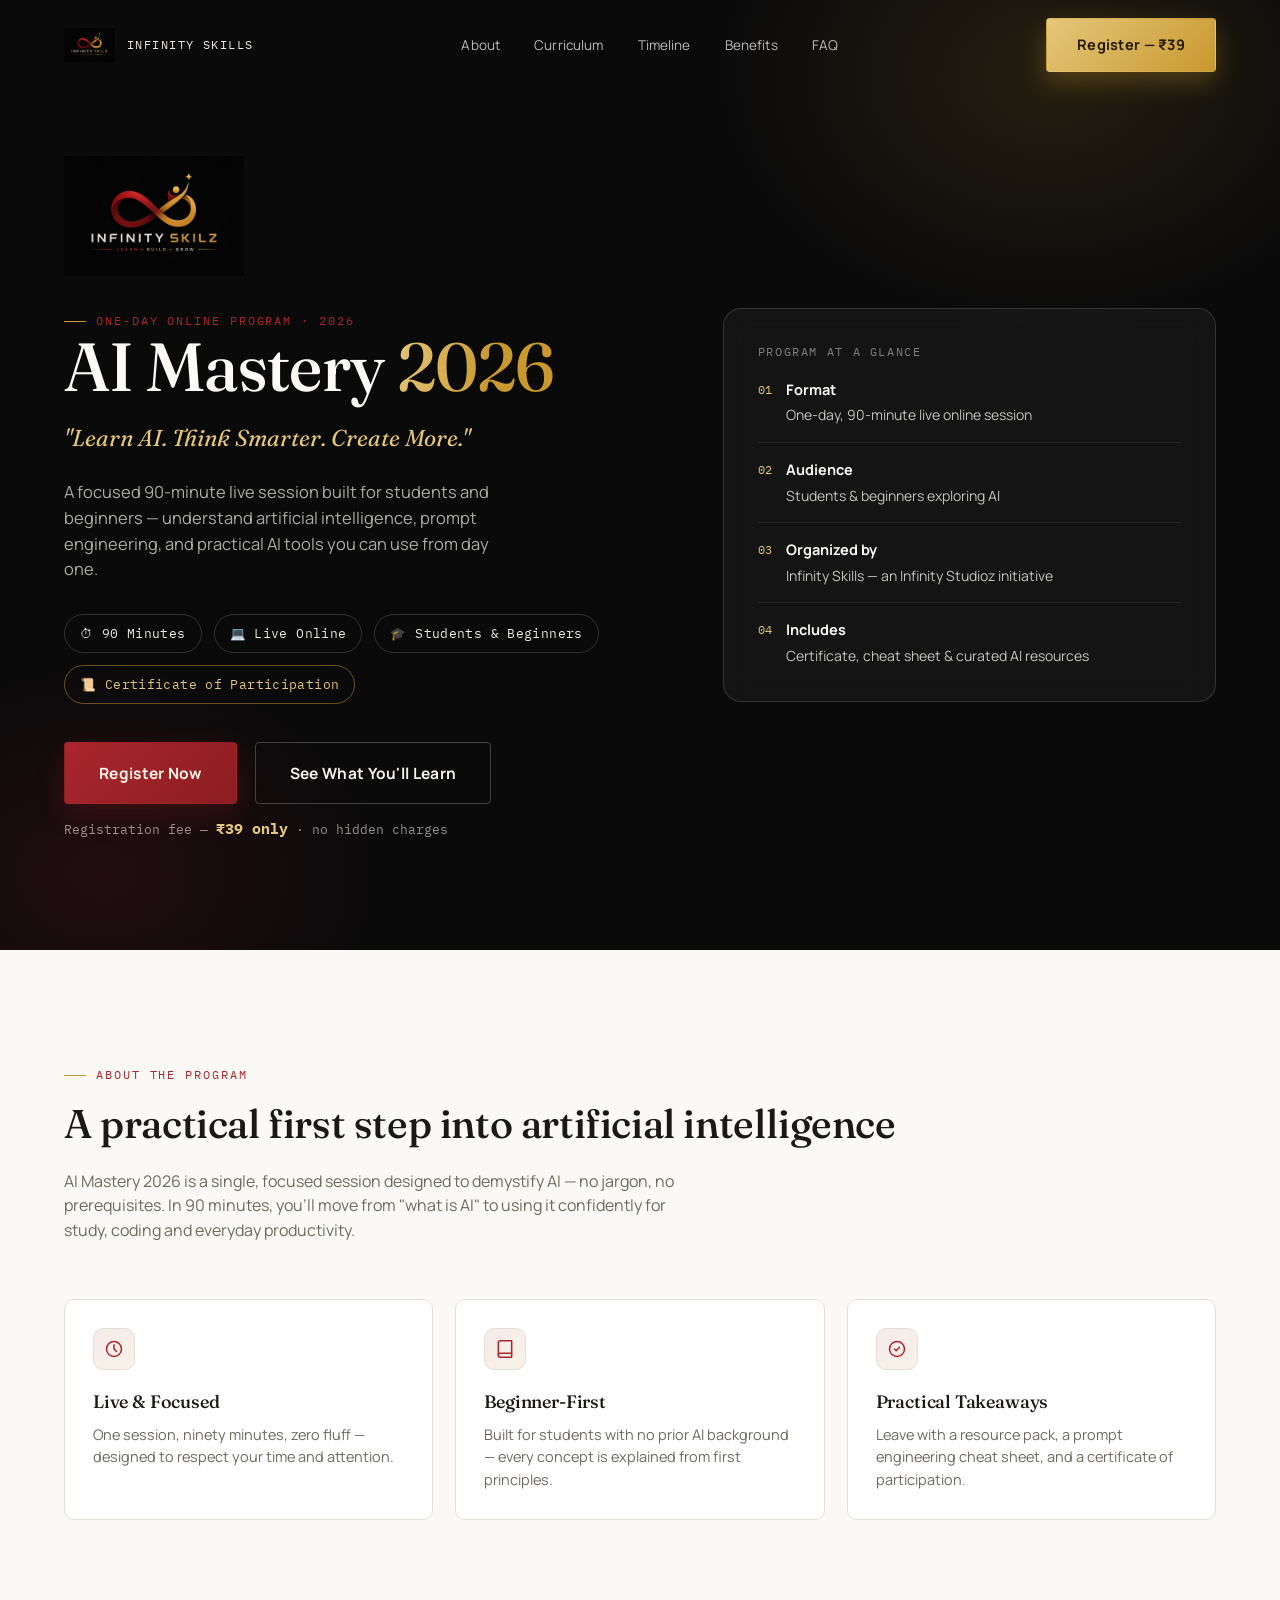
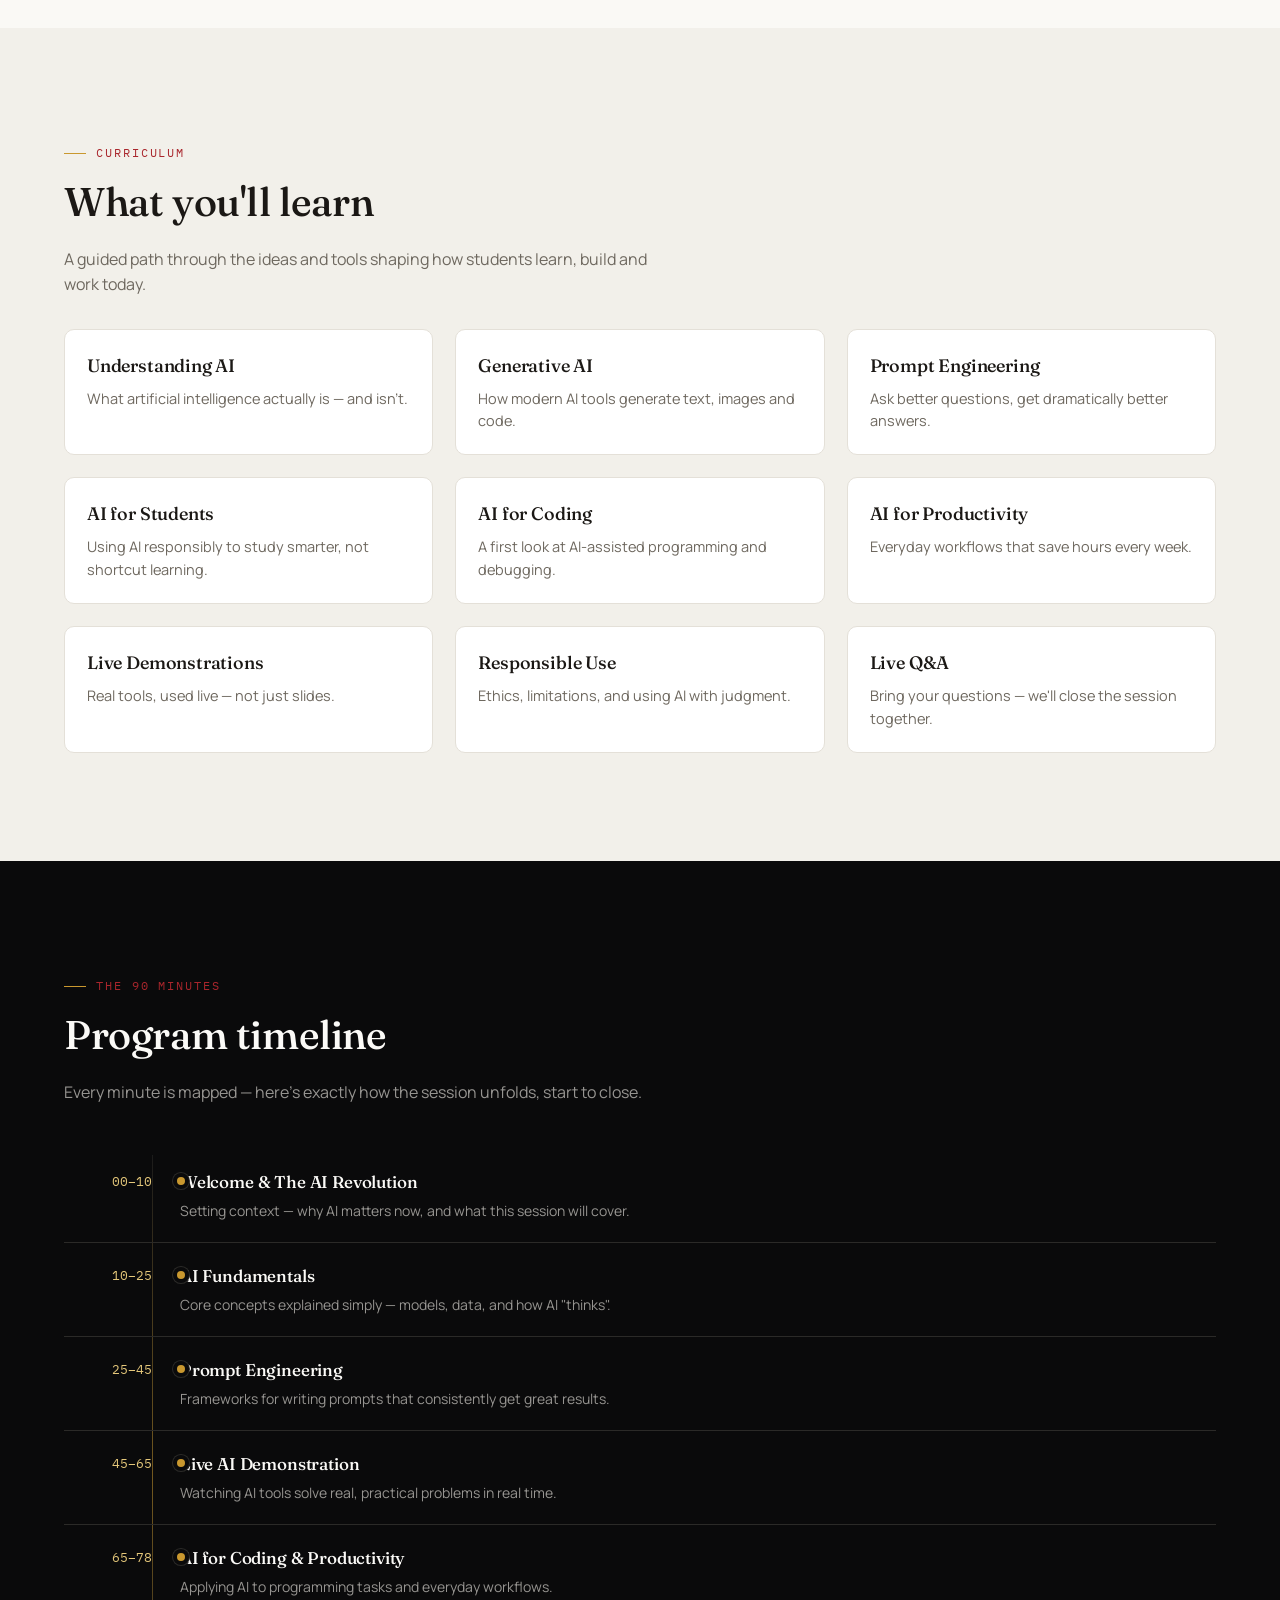
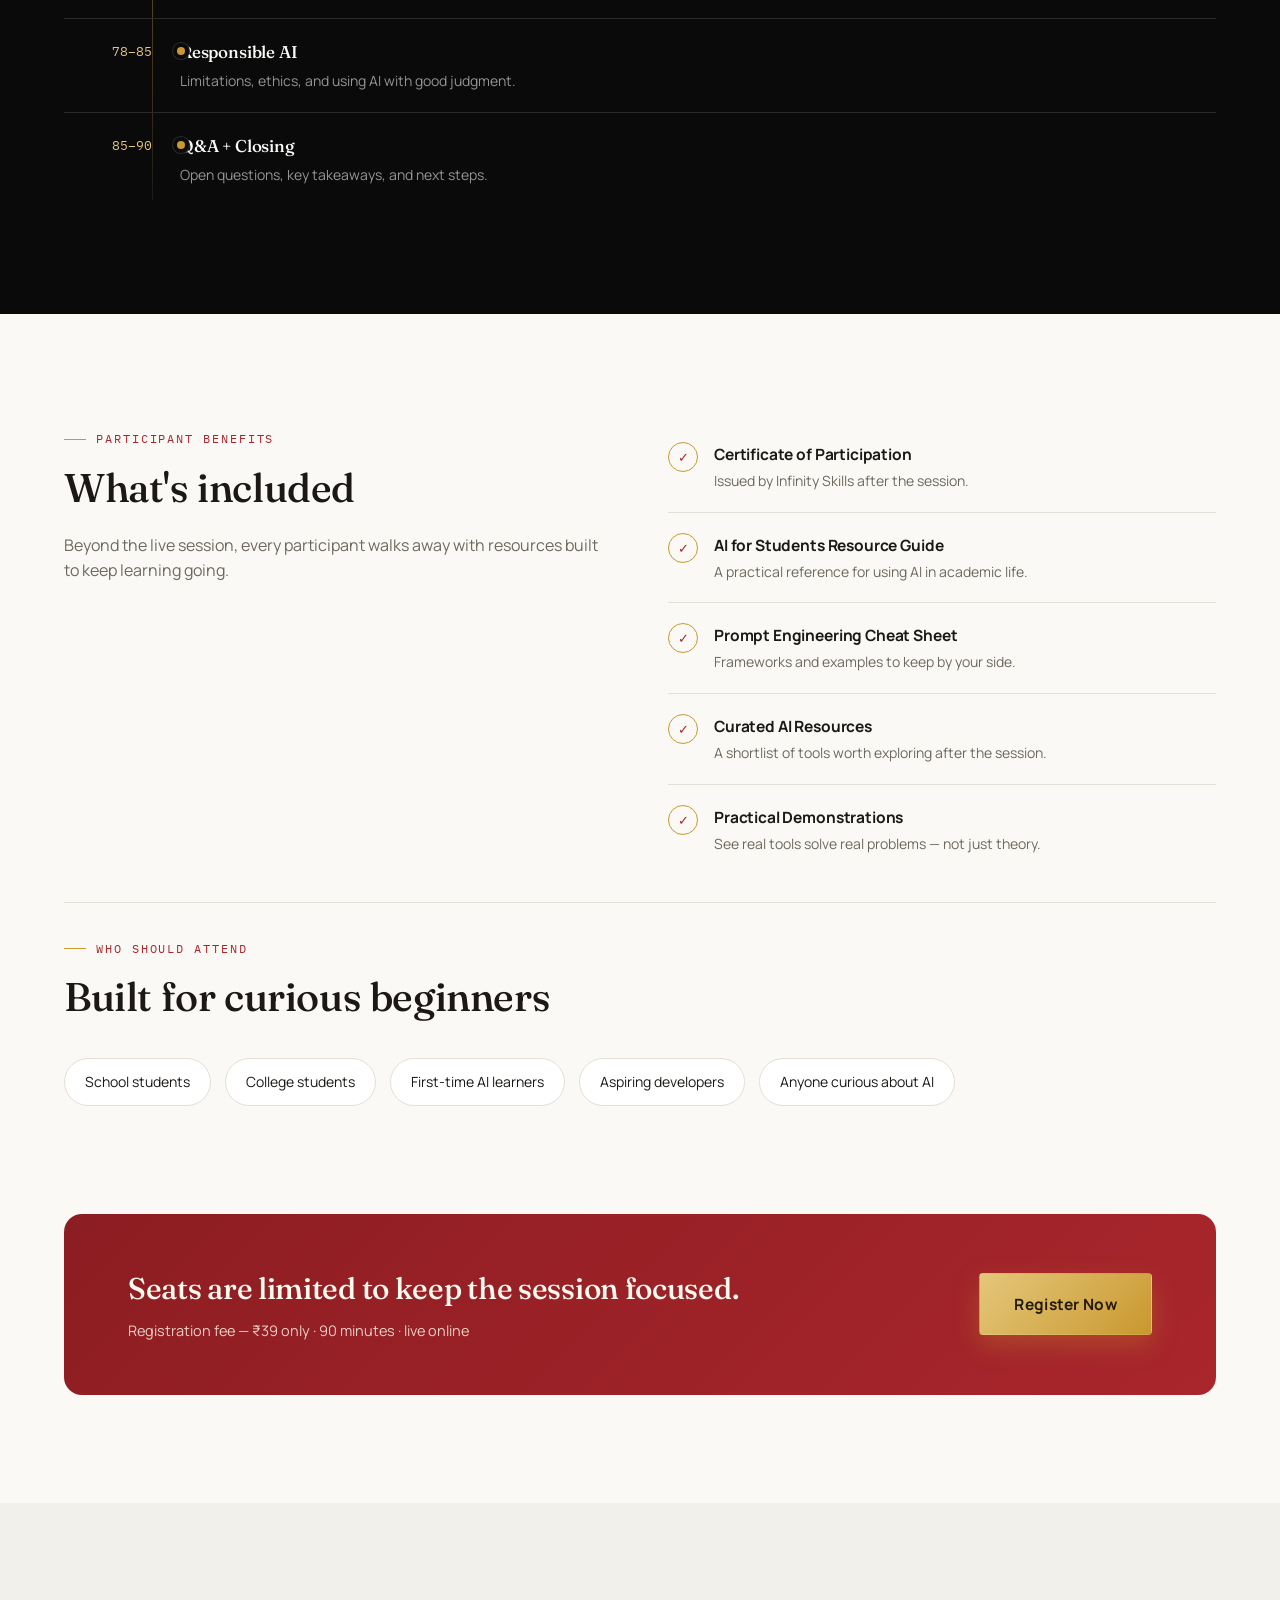
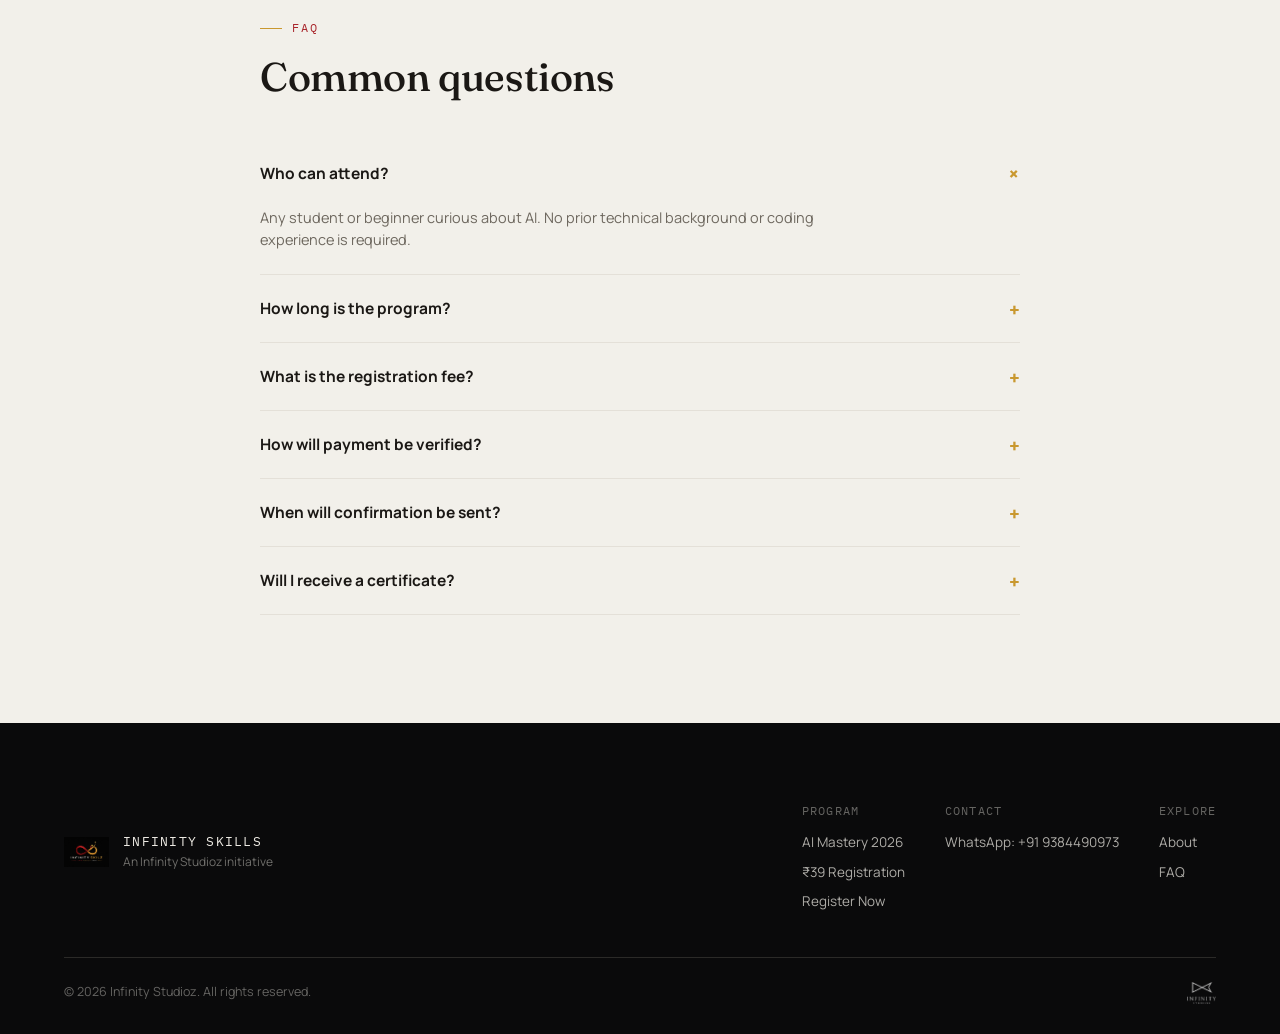
==== index.html @ ed171fb4 "Add files via upload" ====
<!DOCTYPE html>
<html lang="en">
<head>
<meta charset="UTF-8">
<meta name="viewport" content="width=device-width, initial-scale=1.0">
<title>AI Mastery 2026 — Infinity Skills</title>
<meta name="description" content="AI Mastery 2026 by Infinity Skills — a 90-minute one-day online program for students and beginners. Learn AI. Think Smarter. Create More. Register for ₹39.">
<link rel="stylesheet" href="style.css">
</head>
<body>

<!-- ============================= NAV ============================= -->
<nav class="nav" id="siteNav">
  <a href="index.html" class="nav__brand">
    <img src="[data-uri]" alt="Infinity Skills logo">
    <span class="nav__brand-text">Infinity Skills</span>
  </a>
  <div class="nav__links" id="navLinks">
    <a href="#about">About</a>
    <a href="#learn">Curriculum</a>
    <a href="#timeline">Timeline</a>
    <a href="#benefits">Benefits</a>
    <a href="#faq">FAQ</a>
  </div>
  <div class="nav__cta">
    <a href="register.html" class="btn btn--gold">Register — ₹39</a>
    <button class="nav__menu-btn" aria-label="Toggle menu" aria-expanded="false">☰</button>
  </div>
</nav>

<!-- ============================= HERO ============================= -->
<header class="hero">
  <div class="hero__inner">
    <div>
      <img src="[data-uri]" alt="Infinity Skills" class="hero__brandmark">
      <div class="eyebrow">One-Day Online Program · 2026</div>
      <h1 class="hero__title">AI Mastery <em>2026</em></h1>
      <p class="hero__tagline">"Learn AI. Think Smarter. Create More."</p>
      <p class="hero__desc">A focused 90-minute live session built for students and beginners — understand artificial intelligence, prompt engineering, and practical AI tools you can use from day one.</p>

      <div class="hero__meta">
        <span class="chip">⏱ 90 Minutes</span>
        <span class="chip">💻 Live Online</span>
        <span class="chip">🎓 Students &amp; Beginners</span>
        <span class="chip chip--gold">📜 Certificate of Participation</span>
      </div>

      <div class="hero__actions">
        <a href="register.html" class="btn btn--primary btn--lg">Register Now</a>
        <a href="#learn" class="btn btn--ghost-dark btn--lg">See What You'll Learn</a>
      </div>
      <p class="hero__price">Registration fee — <b>₹39 only</b> · no hidden charges</p>
    </div>

    <div class="hero__panel">
      <div class="hero__panel-label">Program at a glance</div>
      <div class="hero__panel-list">
        <div class="hero__panel-item">
          <span class="num">01</span>
          <p><strong>Format</strong>One-day, 90-minute live online session</p>
        </div>
        <div class="hero__panel-item">
          <span class="num">02</span>
          <p><strong>Audience</strong>Students &amp; beginners exploring AI</p>
        </div>
        <div class="hero__panel-item">
          <span class="num">03</span>
          <p><strong>Organized by</strong>Infinity Skills — an Infinity Studioz initiative</p>
        </div>
        <div class="hero__panel-item">
          <span class="num">04</span>
          <p><strong>Includes</strong>Certificate, cheat sheet &amp; curated AI resources</p>
        </div>
      </div>
    </div>
  </div>
</header>

<!-- ============================= ABOUT ============================= -->
<section class="section" id="about">
  <div class="section-inner">
    <div class="kicker-row">
      <div>
        <div class="eyebrow">About the Program</div>
        <h2 class="mt-8">A practical first step into artificial intelligence</h2>
        <p class="section-lede">AI Mastery 2026 is a single, focused session designed to demystify AI — no jargon, no prerequisites. In 90 minutes, you'll move from "what is AI" to using it confidently for study, coding and everyday productivity.</p>
      </div>
    </div>

    <div class="grid-3 mt-32">
      <div class="card">
        <div class="icon-tile">
          <svg viewBox="0 0 24 24" fill="none" stroke-width="1.8" stroke-linecap="round" stroke-linejoin="round"><circle cx="12" cy="12" r="9"/><path d="M12 7v5l3 3"/></svg>
        </div>
        <h3>Live &amp; Focused</h3>
        <p>One session, ninety minutes, zero fluff — designed to respect your time and attention.</p>
      </div>
      <div class="card">
        <div class="icon-tile">
          <svg viewBox="0 0 24 24" fill="none" stroke-width="1.8" stroke-linecap="round" stroke-linejoin="round"><path d="M4 19.5A2.5 2.5 0 0 1 6.5 17H20"/><path d="M6.5 2H20v20H6.5A2.5 2.5 0 0 1 4 19.5v-15A2.5 2.5 0 0 1 6.5 2z"/></svg>
        </div>
        <h3>Beginner-First</h3>
        <p>Built for students with no prior AI background — every concept is explained from first principles.</p>
      </div>
      <div class="card">
        <div class="icon-tile">
          <svg viewBox="0 0 24 24" fill="none" stroke-width="1.8" stroke-linecap="round" stroke-linejoin="round"><path d="M9 12l2 2 4-4"/><circle cx="12" cy="12" r="9"/></svg>
        </div>
        <h3>Practical Takeaways</h3>
        <p>Leave with a resource pack, a prompt engineering cheat sheet, and a certificate of participation.</p>
      </div>
    </div>
  </div>
</section>

<!-- ============================= WHAT YOU'LL LEARN ============================= -->
<section class="section section--panel" id="learn">
  <div class="section-inner">
    <div class="eyebrow">Curriculum</div>
    <h2 class="mt-8">What you'll learn</h2>
    <p class="section-lede">A guided path through the ideas and tools shaping how students learn, build and work today.</p>

    <div class="grid-3 mt-32">
      <div class="card card--tight"><h3>Understanding AI</h3><p>What artificial intelligence actually is — and isn't.</p></div>
      <div class="card card--tight"><h3>Generative AI</h3><p>How modern AI tools generate text, images and code.</p></div>
      <div class="card card--tight"><h3>Prompt Engineering</h3><p>Ask better questions, get dramatically better answers.</p></div>
      <div class="card card--tight"><h3>AI for Students</h3><p>Using AI responsibly to study smarter, not shortcut learning.</p></div>
      <div class="card card--tight"><h3>AI for Coding</h3><p>A first look at AI-assisted programming and debugging.</p></div>
      <div class="card card--tight"><h3>AI for Productivity</h3><p>Everyday workflows that save hours every week.</p></div>
      <div class="card card--tight"><h3>Live Demonstrations</h3><p>Real tools, used live — not just slides.</p></div>
      <div class="card card--tight"><h3>Responsible Use</h3><p>Ethics, limitations, and using AI with judgment.</p></div>
      <div class="card card--tight"><h3>Live Q&amp;A</h3><p>Bring your questions — we'll close the session together.</p></div>
    </div>
  </div>
</section>

<!-- ============================= TIMELINE ============================= -->
<section class="section section--dark" id="timeline">
  <div class="section-inner">
    <div class="eyebrow">The 90 Minutes</div>
    <h2 class="mt-8">Program timeline</h2>
    <p class="section-lede" style="color: rgba(237,234,227,0.62);">Every minute is mapped — here's exactly how the session unfolds, start to close.</p>

    <div class="timeline">
      <div class="t-row"><div class="t-code">00–10</div><div><h4>Welcome &amp; The AI Revolution</h4><p>Setting context — why AI matters now, and what this session will cover.</p></div></div>
      <div class="t-row"><div class="t-code">10–25</div><div><h4>AI Fundamentals</h4><p>Core concepts explained simply — models, data, and how AI "thinks".</p></div></div>
      <div class="t-row"><div class="t-code">25–45</div><div><h4>Prompt Engineering</h4><p>Frameworks for writing prompts that consistently get great results.</p></div></div>
      <div class="t-row"><div class="t-code">45–65</div><div><h4>Live AI Demonstration</h4><p>Watching AI tools solve real, practical problems in real time.</p></div></div>
      <div class="t-row"><div class="t-code">65–78</div><div><h4>AI for Coding &amp; Productivity</h4><p>Applying AI to programming tasks and everyday workflows.</p></div></div>
      <div class="t-row"><div class="t-code">78–85</div><div><h4>Responsible AI</h4><p>Limitations, ethics, and using AI with good judgment.</p></div></div>
      <div class="t-row"><div class="t-code">85–90</div><div><h4>Q&amp;A + Closing</h4><p>Open questions, key takeaways, and next steps.</p></div></div>
    </div>
  </div>
</section>

<!-- ============================= BENEFITS ============================= -->
<section class="section" id="benefits">
  <div class="section-inner">
    <div class="grid-2" style="align-items: start; gap: 56px;">
      <div>
        <div class="eyebrow">Participant Benefits</div>
        <h2 class="mt-8">What's included</h2>
        <p class="section-lede">Beyond the live session, every participant walks away with resources built to keep learning going.</p>
      </div>
      <div>
        <div class="benefit"><div class="benefit__mark">✓</div><div><h4>Certificate of Participation</h4><p>Issued by Infinity Skills after the session.</p></div></div>
        <div class="benefit"><div class="benefit__mark">✓</div><div><h4>AI for Students Resource Guide</h4><p>A practical reference for using AI in academic life.</p></div></div>
        <div class="benefit"><div class="benefit__mark">✓</div><div><h4>Prompt Engineering Cheat Sheet</h4><p>Frameworks and examples to keep by your side.</p></div></div>
        <div class="benefit"><div class="benefit__mark">✓</div><div><h4>Curated AI Resources</h4><p>A shortlist of tools worth exploring after the session.</p></div></div>
        <div class="benefit"><div class="benefit__mark">✓</div><div><h4>Practical Demonstrations</h4><p>See real tools solve real problems — not just theory.</p></div></div>
      </div>
    </div>

    <hr class="divider">

    <div class="eyebrow">Who Should Attend</div>
    <h2 class="mt-8">Built for curious beginners</h2>
    <div class="audience-row">
      <span class="audience-pill">School students</span>
      <span class="audience-pill">College students</span>
      <span class="audience-pill">First-time AI learners</span>
      <span class="audience-pill">Aspiring developers</span>
      <span class="audience-pill">Anyone curious about AI</span>
    </div>
  </div>
</section>

<!-- ============================= CTA ============================= -->
<section class="section" style="padding-top: 0;">
  <div class="section-inner">
    <div class="cta-band">
      <div>
        <h3>Seats are limited to keep the session focused.</h3>
        <p>Registration fee — ₹39 only · 90 minutes · live online</p>
      </div>
      <a href="register.html" class="btn btn--gold btn--lg">Register Now</a>
    </div>
  </div>
</section>

<!-- ============================= FAQ ============================= -->
<section class="section section--panel" id="faq">
  <div class="section-inner" style="max-width: 760px;">
    <div class="eyebrow">FAQ</div>
    <h2 class="mt-8">Common questions</h2>

    <div class="mt-32">
      <div class="faq-item is-open">
        <button class="faq-q"><span>Who can attend?</span><span class="plus">+</span></button>
        <div class="faq-a"><p>Any student or beginner curious about AI. No prior technical background or coding experience is required.</p></div>
      </div>
      <div class="faq-item">
        <button class="faq-q"><span>How long is the program?</span><span class="plus">+</span></button>
        <div class="faq-a"><p>The live session runs for 90 minutes, delivered entirely online in a single day.</p></div>
      </div>
      <div class="faq-item">
        <button class="faq-q"><span>What is the registration fee?</span><span class="plus">+</span></button>
        <div class="faq-a"><p>Registration is ₹39 only. This is the single, fixed fee — there is no referral code system or alternate pricing.</p></div>
      </div>
      <div class="faq-item">
        <button class="faq-q"><span>How will payment be verified?</span><span class="plus">+</span></button>
        <div class="faq-a"><p>After you register, your details are sent to our WhatsApp number. Our team reviews them, shares payment instructions, and confirms your seat directly on WhatsApp.</p></div>
      </div>
      <div class="faq-item">
        <button class="faq-q"><span>When will confirmation be sent?</span><span class="plus">+</span></button>
        <div class="faq-a"><p>Once your payment is verified, confirmation is sent to the email address or WhatsApp number you provided during registration.</p></div>
      </div>
      <div class="faq-item">
        <button class="faq-q"><span>Will I receive a certificate?</span><span class="plus">+</span></button>
        <div class="faq-a"><p>Yes — a Certificate of Participation is issued by Infinity Skills. It recognizes attendance and participation and is not a government or university certification.</p></div>
      </div>
    </div>
  </div>
</section>

<!-- ============================= FOOTER ============================= -->
<footer class="footer">
  <div class="footer__top">
    <div class="footer__brand">
      <img src="[data-uri]" alt="Infinity Skills">
      <div>
        <div class="footer__brand-name">Infinity Skills</div>
        <div class="footer__sub">An Infinity Studioz initiative</div>
      </div>
    </div>
    <div class="footer__links">
      <div class="footer__col">
        <h5>Program</h5>
        <span>AI Mastery 2026</span>
        <span>₹39 Registration</span>
        <a href="register.html">Register Now</a>
      </div>
      <div class="footer__col">
        <h5>Contact</h5>
        <span>WhatsApp: +91 9384490973</span>
      </div>
      <div class="footer__col">
        <h5>Explore</h5>
        <a href="#about">About</a>
        <a href="#faq">FAQ</a>
      </div>
    </div>
  </div>
  <div class="footer__bottom">
    <span>© 2026 Infinity Studioz. All rights reserved.</span>
    <img src="[data-uri]" alt="Infinity Studioz" class="footer__studioz-mark">
  </div>
</footer>

<script src="script.js"></script>
</body>
</html>
---- style.css ----
/* ==========================================================================
   AI MASTERY 2026 — Infinity Skilz
   Design tokens
   ========================================================================== */

@import url('https://fonts.googleapis.com/css2?family=Fraunces:opsz,wght@9..144,300;9..144,400;9..144,500;9..144,600;9..144,700&family=Manrope:wght@400;500;600;700;800&family=IBM+Plex+Mono:wght@400;500&display=swap');

:root {
  /* ---- Color: neutral system with logo-derived accents ---- */
  --paper:        #FAF9F5;   /* off-white background */
  --paper-2:      #F2F0EA;   /* soft grey panel */
  --white:        #FFFFFF;
  --ink:          #1B1815;   /* charcoal text */
  --ink-soft:     #6E685F;   /* muted charcoal */
  --black:        #0A0A0B;   /* deep black sections */
  --black-2:      #141315;   /* black panel, slightly raised */
  --line:         #E4E0D8;   /* hairline border on light */
  --line-dark:    #2B2A28;   /* hairline border on dark */

  --red:          #8C1D22;   /* logo deep red */
  --red-bright:   #A9262C;
  --gold:         #C9982F;   /* logo gold */
  --gold-soft:    #E4C77A;

  /* ---- Type ---- */
  --font-display: 'Fraunces', Georgia, serif;
  --font-body:    'Manrope', -apple-system, BlinkMacSystemFont, 'Segoe UI', sans-serif;
  --font-mono:    'IBM Plex Mono', ui-monospace, monospace;

  /* ---- Layout ---- */
  --max-w: 1160px;
  --gutter: clamp(20px, 5vw, 64px);
  --radius-sm: 4px;
  --radius-md: 10px;
  --radius-lg: 18px;

  --shadow-soft: 0 2px 24px rgba(20, 18, 15, 0.06);
  --shadow-card: 0 8px 40px rgba(20, 18, 15, 0.10);
}

* { box-sizing: border-box; }
html { scroll-behavior: smooth; }

@media (prefers-reduced-motion: reduce) {
  html { scroll-behavior: auto; }
  *, *::before, *::after {
    animation-duration: 0.001ms !important;
    animation-iteration-count: 1 !important;
    transition-duration: 0.001ms !important;
  }
}

body {
  margin: 0;
  font-family: var(--font-body);
  color: var(--ink);
  background: var(--paper);
  -webkit-font-smoothing: antialiased;
  line-height: 1.55;
}

img { max-width: 100%; display: block; }
a { color: inherit; text-decoration: none; }
button { font-family: inherit; cursor: pointer; }

.eyebrow {
  font-family: var(--font-mono);
  font-size: 12px;
  letter-spacing: 0.16em;
  text-transform: uppercase;
  color: var(--red-bright);
  display: inline-flex;
  align-items: center;
  gap: 10px;
}
.eyebrow::before {
  content: '';
  width: 22px;
  height: 1px;
  background: var(--gold);
}

h1, h2, h3, h4 {
  font-family: var(--font-display);
  font-weight: 500;
  letter-spacing: -0.01em;
  margin: 0;
  color: var(--ink);
}

.section {
  padding: clamp(56px, 9vw, 108px) var(--gutter);
}
.section-inner {
  max-width: var(--max-w);
  margin: 0 auto;
}
.section--dark {
  background: var(--black);
  color: #EDEAE3;
}
.section--dark h1, .section--dark h2, .section--dark h3 { color: #FBFAF7; }
.section--panel { background: var(--paper-2); }

.kicker-row {
  display: flex;
  align-items: center;
  justify-content: space-between;
  gap: 24px;
  margin-bottom: 40px;
  flex-wrap: wrap;
}

/* ---- Buttons ---- */
.btn {
  display: inline-flex;
  align-items: center;
  justify-content: center;
  gap: 10px;
  padding: 15px 30px;
  border-radius: var(--radius-sm);
  font-family: var(--font-body);
  font-weight: 700;
  font-size: 14.5px;
  letter-spacing: 0.02em;
  border: 1px solid transparent;
  transition: transform 0.18s ease, box-shadow 0.18s ease, background 0.18s ease, color 0.18s ease;
  white-space: nowrap;
}
.btn:active { transform: translateY(1px); }

.btn--primary {
  background: linear-gradient(135deg, var(--red-bright), var(--red));
  color: #FFF6E9;
  box-shadow: 0 10px 26px rgba(140, 29, 34, 0.28);
}
.btn--primary:hover { box-shadow: 0 14px 32px rgba(140, 29, 34, 0.36); transform: translateY(-1px); }

.btn--gold {
  background: linear-gradient(135deg, var(--gold-soft), var(--gold));
  color: #241A05;
  box-shadow: 0 10px 26px rgba(201, 152, 47, 0.30);
}
.btn--gold:hover { box-shadow: 0 14px 32px rgba(201, 152, 47, 0.4); transform: translateY(-1px); }

.btn--ghost {
  background: transparent;
  border-color: var(--line);
  color: var(--ink);
}
.btn--ghost:hover { border-color: var(--ink); }

.btn--ghost-dark {
  background: transparent;
  border-color: rgba(255,255,255,0.22);
  color: #F5F2EA;
}
.btn--ghost-dark:hover { border-color: rgba(255,255,255,0.5); }

.btn--full { width: 100%; }
.btn--lg { padding: 18px 34px; font-size: 15.5px; }
.btn[disabled] { opacity: 0.55; pointer-events: none; }

.btn--wa {
  background: #14261E;
  color: #E7F5EC;
  border-color: #24392F;
}

/* ---- Nav ---- */
.nav {
  position: fixed;
  top: 0; left: 0; right: 0;
  z-index: 100;
  padding: 18px var(--gutter);
  display: flex;
  align-items: center;
  justify-content: space-between;
  transition: background 0.35s ease, backdrop-filter 0.35s ease, box-shadow 0.35s ease, padding 0.35s ease, border-color .35s ease;
  border-bottom: 1px solid transparent;
}
.nav.is-scrolled {
  background: rgba(10, 10, 11, 0.62);
  backdrop-filter: blur(16px) saturate(140%);
  -webkit-backdrop-filter: blur(16px) saturate(140%);
  border-bottom: 1px solid rgba(255,255,255,0.08);
  padding-top: 12px;
  padding-bottom: 12px;
}
.nav__brand {
  display: flex;
  align-items: center;
  gap: 12px;
}
.nav__brand img { height: 34px; width: auto; }
.nav__brand-text {
  font-family: var(--font-mono);
  font-size: 12px;
  letter-spacing: 0.12em;
  color: #EDEAE3;
  text-transform: uppercase;
}
.nav__links {
  display: flex;
  align-items: center;
  gap: 34px;
}
.nav__links a {
  font-size: 13.5px;
  color: rgba(255,255,255,0.72);
  letter-spacing: 0.01em;
  transition: color 0.2s ease;
}
.nav__links a:hover { color: #FFF; }
.nav__cta { display: flex; align-items: center; gap: 14px; }
.nav__menu-btn { display: none; }

/* ---- Hero ---- */
.hero {
  position: relative;
  background: var(--black);
  color: #F4F1EA;
  padding: 156px var(--gutter) 96px;
  overflow: hidden;
}
.hero::before {
  content: '';
  position: absolute;
  inset: 0;
  background:
    radial-gradient(560px 420px at 82% 8%, rgba(201,152,47,0.14), transparent 60%),
    radial-gradient(480px 360px at 8% 92%, rgba(140,29,34,0.18), transparent 60%);
  pointer-events: none;
}
.hero__inner {
  position: relative;
  max-width: var(--max-w);
  margin: 0 auto;
  display: grid;
  grid-template-columns: 1.1fr 0.9fr;
  gap: 56px;
  align-items: center;
}
.hero__brandmark { height: 120px; width: auto; margin-bottom: 28px; }
.hero__title {
  font-size: clamp(40px, 5.6vw, 68px);
  line-height: 1.03;
  color: #FBFAF7;
}
.hero__title em {
  font-style: normal;
  background: linear-gradient(100deg, var(--gold-soft), var(--gold) 60%);
  -webkit-background-clip: text;
  background-clip: text;
  color: transparent;
}
.hero__tagline {
  font-family: var(--font-display);
  font-weight: 400;
  font-style: italic;
  font-size: clamp(19px, 2vw, 23px);
  color: #E4C77A;
  margin-top: 20px;
}
.hero__desc {
  margin-top: 22px;
  font-size: 16.5px;
  color: rgba(237,234,227,0.72);
  max-width: 46ch;
}
.hero__meta {
  display: flex;
  flex-wrap: wrap;
  gap: 12px;
  margin-top: 32px;
}
.chip {
  font-family: var(--font-mono);
  font-size: 12.5px;
  letter-spacing: 0.03em;
  padding: 9px 15px;
  border: 1px solid rgba(255,255,255,0.16);
  border-radius: 999px;
  color: #EDEAE3;
  display: inline-flex;
  align-items: center;
  gap: 8px;
}
.chip--gold { border-color: rgba(201,152,47,0.5); color: var(--gold-soft); }
.hero__actions {
  margin-top: 38px;
  display: flex;
  align-items: center;
  gap: 18px;
  flex-wrap: wrap;
}
.hero__price {
  font-family: var(--font-mono);
  font-size: 13px;
  color: rgba(237,234,227,0.6);
}
.hero__price b { color: var(--gold-soft); font-size: 15px; }

.hero__panel {
  position: relative;
  border: 1px solid rgba(255,255,255,0.14);
  border-radius: var(--radius-lg);
  padding: 34px;
  background: rgba(255,255,255,0.045);
  backdrop-filter: blur(14px);
  -webkit-backdrop-filter: blur(14px);
}
.hero__panel-label {
  font-family: var(--font-mono);
  font-size: 11.5px;
  letter-spacing: 0.14em;
  text-transform: uppercase;
  color: rgba(237,234,227,0.5);
}
.hero__panel-list { margin-top: 18px; display: flex; flex-direction: column; gap: 16px; }
.hero__panel-item {
  display: flex;
  align-items: flex-start;
  gap: 14px;
  padding-bottom: 16px;
  border-bottom: 1px solid rgba(255,255,255,0.08);
}
.hero__panel-item:last-child { border-bottom: none; padding-bottom: 0; }
.hero__panel-item .num {
  font-family: var(--font-mono);
  font-size: 12px;
  color: var(--gold-soft);
  padding-top: 2px;
}
.hero__panel-item p { margin: 0; font-size: 14px; color: rgba(237,234,227,0.82); }
.hero__panel-item strong { display: block; color: #FBFAF7; font-size: 14.5px; margin-bottom: 3px; }

/* ---- Generic content blocks ---- */
.tag-line { font-family: var(--font-mono); font-size: 13px; color: var(--ink-soft); }
.section h2 { font-size: clamp(28px, 3.4vw, 40px); }
.section-lede {
  max-width: 62ch;
  color: var(--ink-soft);
  font-size: 16px;
  margin-top: 14px;
}

.grid-3 { display: grid; grid-template-columns: repeat(3, 1fr); gap: 22px; }
.grid-2 { display: grid; grid-template-columns: repeat(2, 1fr); gap: 22px; }

.card {
  background: var(--white);
  border: 1px solid var(--line);
  border-radius: var(--radius-md);
  padding: 28px;
}
.card--tight { padding: 22px; }

.icon-tile {
  width: 42px; height: 42px;
  border-radius: 10px;
  display: flex; align-items: center; justify-content: center;
  background: linear-gradient(135deg, rgba(140,29,34,0.09), rgba(201,152,47,0.12));
  border: 1px solid var(--line);
  margin-bottom: 18px;
}
.icon-tile svg { width: 20px; height: 20px; stroke: var(--red-bright); }

.card h3 { font-size: 18px; margin-bottom: 8px; }
.card p { margin: 0; color: var(--ink-soft); font-size: 14.5px; }

/* ---- Timeline (signature element) ---- */
.timeline { margin-top: 44px; position: relative; }
.timeline::before {
  content: '';
  position: absolute;
  left: 88px;
  top: 6px; bottom: 6px;
  width: 1px;
  background: linear-gradient(var(--line-dark), var(--gold), var(--line-dark));
  opacity: 0.55;
}
.t-row {
  display: grid;
  grid-template-columns: 88px 1fr;
  gap: 28px;
  padding: 20px 0;
  border-bottom: 1px solid var(--line-dark);
  position: relative;
}
.t-row:last-child { border-bottom: none; }
.t-row .t-code {
  font-family: var(--font-mono);
  font-size: 13px;
  color: var(--gold-soft);
  text-align: right;
  padding-top: 3px;
  position: relative;
}
.t-row .t-code::after {
  content: '';
  position: absolute;
  right: -33px; top: 8px;
  width: 8px; height: 8px;
  border-radius: 50%;
  background: var(--gold);
  box-shadow: 0 0 0 4px rgba(10,10,11,1), 0 0 0 5px var(--line-dark);
}
.t-row h4 { font-size: 17px; color: #FBFAF7; margin-bottom: 5px; font-weight: 500; }
.t-row p { margin: 0; color: rgba(237,234,227,0.62); font-size: 14px; max-width: 52ch; }

/* ---- Benefits list ---- */
.benefit {
  display: flex;
  gap: 16px;
  padding: 20px 0;
  border-bottom: 1px solid var(--line);
}
.benefit:last-child { border-bottom: none; }
.benefit__mark {
  flex-shrink: 0;
  width: 30px; height: 30px;
  border-radius: 50%;
  border: 1px solid var(--gold);
  color: var(--red-bright);
  display: flex; align-items: center; justify-content: center;
  font-size: 13px;
}
.benefit h4 { font-size: 15.5px; margin-bottom: 4px; font-weight: 700; font-family: var(--font-body); }
.benefit p { margin: 0; color: var(--ink-soft); font-size: 14px; }

/* ---- Audience ---- */
.audience-row { display: flex; flex-wrap: wrap; gap: 14px; margin-top: 30px; }
.audience-pill {
  border: 1px solid var(--line);
  border-radius: 999px;
  padding: 12px 20px;
  font-size: 14px;
  background: var(--white);
}

/* ---- CTA band ---- */
.cta-band {
  background: linear-gradient(135deg, var(--red), var(--red-bright));
  border-radius: var(--radius-lg);
  padding: 52px var(--gutter);
  display: flex;
  align-items: center;
  justify-content: space-between;
  gap: 30px;
  flex-wrap: wrap;
  color: #FFF6E9;
}
.cta-band h3 { color: #FFF9EE; font-size: clamp(22px, 2.6vw, 30px); }
.cta-band p { margin: 8px 0 0; color: rgba(255,246,233,0.82); font-size: 14.5px; }

/* ---- FAQ ---- */
.faq-item { border-bottom: 1px solid var(--line); }
.faq-q {
  width: 100%;
  text-align: left;
  background: none;
  border: none;
  padding: 22px 0;
  display: flex;
  align-items: center;
  justify-content: space-between;
  gap: 20px;
  font-family: var(--font-body);
  font-weight: 700;
  font-size: 15.5px;
  color: var(--ink);
}
.faq-q .plus { font-family: var(--font-mono); font-size: 18px; color: var(--gold); transition: transform 0.25s ease; flex-shrink: 0; }
.faq-item.is-open .plus { transform: rotate(45deg); }
.faq-a {
  max-height: 0;
  overflow: hidden;
  transition: max-height 0.3s ease;
}
.faq-a p { margin: 0 0 22px; color: var(--ink-soft); font-size: 14.5px; max-width: 62ch; }
.faq-item.is-open .faq-a { max-height: 240px; }

/* ---- Footer ---- */
.footer {
  background: var(--black);
  color: rgba(237,234,227,0.6);
  padding: 60px var(--gutter) 30px;
}
.footer__top {
  max-width: var(--max-w);
  margin: 0 auto;
  display: flex;
  justify-content: space-between;
  gap: 40px;
  flex-wrap: wrap;
  padding-bottom: 36px;
  border-bottom: 1px solid var(--line-dark);
}
.footer__brand { display: flex; align-items: center; gap: 14px; }
.footer__brand img { height: 30px; }
.footer__brand-name { font-family: var(--font-mono); font-size: 12.5px; letter-spacing: 0.1em; color: #EDEAE3; text-transform: uppercase; }
.footer__sub { font-size: 12px; color: rgba(237,234,227,0.45); margin-top: 2px; }
.footer__links { display: flex; gap: 40px; flex-wrap: wrap; }
.footer__col h5 {
  font-family: var(--font-mono);
  font-size: 11.5px;
  letter-spacing: 0.1em;
  text-transform: uppercase;
  color: rgba(237,234,227,0.4);
  margin-bottom: 12px;
  font-weight: 400;
}
.footer__col a, .footer__col span { display: block; font-size: 13.5px; margin-bottom: 9px; color: rgba(237,234,227,0.72); }
.footer__bottom {
  max-width: var(--max-w);
  margin: 24px auto 0;
  display: flex;
  justify-content: space-between;
  gap: 12px;
  flex-wrap: wrap;
  font-size: 12.5px;
  color: rgba(237,234,227,0.4);
}
.footer__studioz-mark { height: 22px; opacity: 0.75; filter: brightness(0) invert(1); }

/* ==========================================================================
   FORMS
   ========================================================================== */
.form-shell {
  max-width: 640px;
  margin: 0 auto;
}
.field {
  margin-bottom: 20px;
}
.field label {
  display: block;
  font-size: 13px;
  font-weight: 700;
  margin-bottom: 8px;
  color: var(--ink);
}
.field label .req { color: var(--red-bright); }
.field input, .field select, .field textarea {
  width: 100%;
  padding: 13px 15px;
  border: 1px solid var(--line);
  border-radius: var(--radius-sm);
  font-family: var(--font-body);
  font-size: 14.5px;
  background: var(--white);
  color: var(--ink);
  transition: border-color 0.18s ease, box-shadow 0.18s ease;
}
.field input:focus, .field select:focus, .field textarea:focus {
  outline: none;
  border-color: var(--gold);
  box-shadow: 0 0 0 3px rgba(201,152,47,0.18);
}
.field textarea { resize: vertical; min-height: 90px; }
.field-row { display: grid; grid-template-columns: 1fr 1fr; gap: 18px; }
.field-error {
  font-size: 12.5px;
  color: var(--red-bright);
  margin-top: 6px;
  display: none;
}
.field.has-error input, .field.has-error select, .field.has-error textarea {
  border-color: var(--red-bright);
}
.field.has-error .field-error { display: block; }
.field-hint { font-size: 12px; color: var(--ink-soft); margin-top: 6px; }

.form-note {
  font-size: 13px;
  color: var(--ink-soft);
  background: var(--paper-2);
  border: 1px solid var(--line);
  border-radius: var(--radius-sm);
  padding: 14px 16px;
  margin-bottom: 28px;
}

.glass-card {
  background: rgba(255,255,255,0.65);
  backdrop-filter: blur(18px) saturate(160%);
  -webkit-backdrop-filter: blur(18px) saturate(160%);
  border: 1px solid rgba(255,255,255,0.5);
  border-radius: var(--radius-lg);
  box-shadow: var(--shadow-card);
  padding: clamp(24px, 4vw, 44px);
}

.page-hero {
  background: var(--black);
  color: #F4F1EA;
  padding: 150px var(--gutter) 70px;
  text-align: center;
}
.page-hero .eyebrow { justify-content: center; }
.page-hero h1 { color: #FBFAF7; font-size: clamp(32px, 4vw, 46px); margin-top: 16px; }
.page-hero p { color: rgba(237,234,227,0.68); margin-top: 12px; }

.status-track {
  max-width: 560px;
  margin: -34px auto 0;
  padding: 0 var(--gutter);
  position: relative;
  z-index: 5;
}
.status-track .glass-card { background: rgba(20,19,17,0.5); border-color: rgba(255,255,255,0.14); }
.status-steps { display: flex; justify-content: space-between; gap: 6px; }
.status-step { flex: 1; text-align: center; }
.status-step .dot {
  width: 10px; height: 10px; border-radius: 50%;
  background: rgba(255,255,255,0.2);
  margin: 0 auto 10px;
}
.status-step.is-active .dot { background: var(--gold); box-shadow: 0 0 0 5px rgba(201,152,47,0.18); }
.status-step.is-done .dot { background: var(--red-bright); }
.status-step span { font-family: var(--font-mono); font-size: 10.5px; color: rgba(237,234,227,0.6); letter-spacing: 0.04em; }

.summary-list { display: flex; flex-direction: column; gap: 0; }
.summary-row {
  display: flex;
  justify-content: space-between;
  align-items: center;
  padding: 15px 0;
  border-bottom: 1px solid var(--line);
  font-size: 14.5px;
}
.summary-row:last-child { border-bottom: none; }
.summary-row .label { color: var(--ink-soft); }
.summary-row .value { font-weight: 700; }
.summary-row.total .value { font-family: var(--font-mono); font-size: 22px; color: var(--red-bright); }
.summary-row.total .label { font-family: var(--font-mono); text-transform: uppercase; font-size: 12px; letter-spacing: 0.08em; }

.reg-id-seal {
  border: 1.5px dashed var(--gold);
  border-radius: var(--radius-md);
  padding: 22px;
  text-align: center;
  background: linear-gradient(135deg, rgba(201,152,47,0.06), rgba(140,29,34,0.04));
}
.reg-id-seal .label {
  font-family: var(--font-mono);
  font-size: 11px;
  letter-spacing: 0.14em;
  text-transform: uppercase;
  color: var(--ink-soft);
}
.reg-id-seal .id {
  font-family: var(--font-mono);
  font-size: clamp(22px, 4vw, 30px);
  font-weight: 500;
  color: var(--ink);
  margin-top: 8px;
  letter-spacing: 0.03em;
}

.upi-box {
  background: var(--paper-2);
  border: 1px solid var(--line);
  border-radius: var(--radius-md);
  padding: 20px;
  font-family: var(--font-mono);
  font-size: 13px;
  color: var(--ink-soft);
  word-break: break-all;
}

.pill-status {
  display: inline-flex;
  align-items: center;
  gap: 8px;
  font-family: var(--font-mono);
  font-size: 12px;
  letter-spacing: 0.04em;
  padding: 7px 14px;
  border-radius: 999px;
  background: rgba(201,152,47,0.14);
  color: var(--gold-soft);
  border: 1px solid rgba(201,152,47,0.4);
}
.pill-status .blip { width: 7px; height: 7px; border-radius: 50%; background: var(--gold); animation: blip 1.6s ease-in-out infinite; }
@keyframes blip { 0%,100% { opacity: 1; } 50% { opacity: 0.3; } }

.check-badge {
  width: 60px; height: 60px;
  border-radius: 50%;
  background: linear-gradient(135deg, var(--red-bright), var(--red));
  display: flex; align-items: center; justify-content: center;
  margin: 0 auto 20px;
  box-shadow: 0 10px 30px rgba(140,29,34,0.35);
}
.check-badge svg { width: 28px; height: 28px; stroke: #FFF6E9; }

.alert-banner {
  border-radius: var(--radius-sm);
  padding: 14px 16px;
  font-size: 13.5px;
  margin-bottom: 22px;
  display: none;
  align-items: flex-start;
  gap: 10px;
}
.alert-banner.show { display: flex; }
.alert-banner--error { background: rgba(140,29,34,0.08); border: 1px solid rgba(140,29,34,0.3); color: var(--red-bright); }
.alert-banner--info { background: rgba(201,152,47,0.1); border: 1px solid rgba(201,152,47,0.35); color: #7A5C10; }

.spinner {
  width: 16px; height: 16px;
  border-radius: 50%;
  border: 2px solid rgba(255,255,255,0.35);
  border-top-color: #fff;
  animation: spin 0.7s linear infinite;
  display: inline-block;
}
@keyframes spin { to { transform: rotate(360deg); } }

/* ---- Utility ---- */
.center { text-align: center; }
.mt-8 { margin-top: 8px; }
.mt-16 { margin-top: 16px; }
.mt-24 { margin-top: 24px; }
.mt-32 { margin-top: 32px; }
.mb-0 { margin-bottom: 0; }
.small-print { font-size: 12.5px; color: var(--ink-soft); }
.divider { height: 1px; background: var(--line); margin: 28px 0; border: none; }
.divider--dark { background: var(--line-dark); }

.sr-only {
  position: absolute; width: 1px; height: 1px;
  padding: 0; margin: -1px; overflow: hidden;
  clip: rect(0,0,0,0); white-space: nowrap; border: 0;
}

/* Keyboard focus visibility */
a:focus-visible, button:focus-visible, input:focus-visible, select:focus-visible, textarea:focus-visible {
  outline: 2px solid var(--gold);
  outline-offset: 2px;
}

/* ==========================================================================
   RESPONSIVE
   ========================================================================== */
@media (max-width: 980px) {
  .hero__inner { grid-template-columns: 1fr; }
  .hero { padding-top: 128px; }
  .grid-3 { grid-template-columns: 1fr 1fr; }
  .nav__links { display: none; }
}

@media (max-width: 680px) {
  .grid-3, .grid-2 { grid-template-columns: 1fr; }
  .field-row { grid-template-columns: 1fr; }
  .cta-band { flex-direction: column; align-items: flex-start; }
  .footer__top { flex-direction: column; }
  .hero__brandmark { height: 92px; }
  .timeline::before { left: 66px; }
  .t-row { grid-template-columns: 66px 1fr; gap: 18px; }
  .status-step span { display: none; }
  .nav__brand-text { display: none; }
}
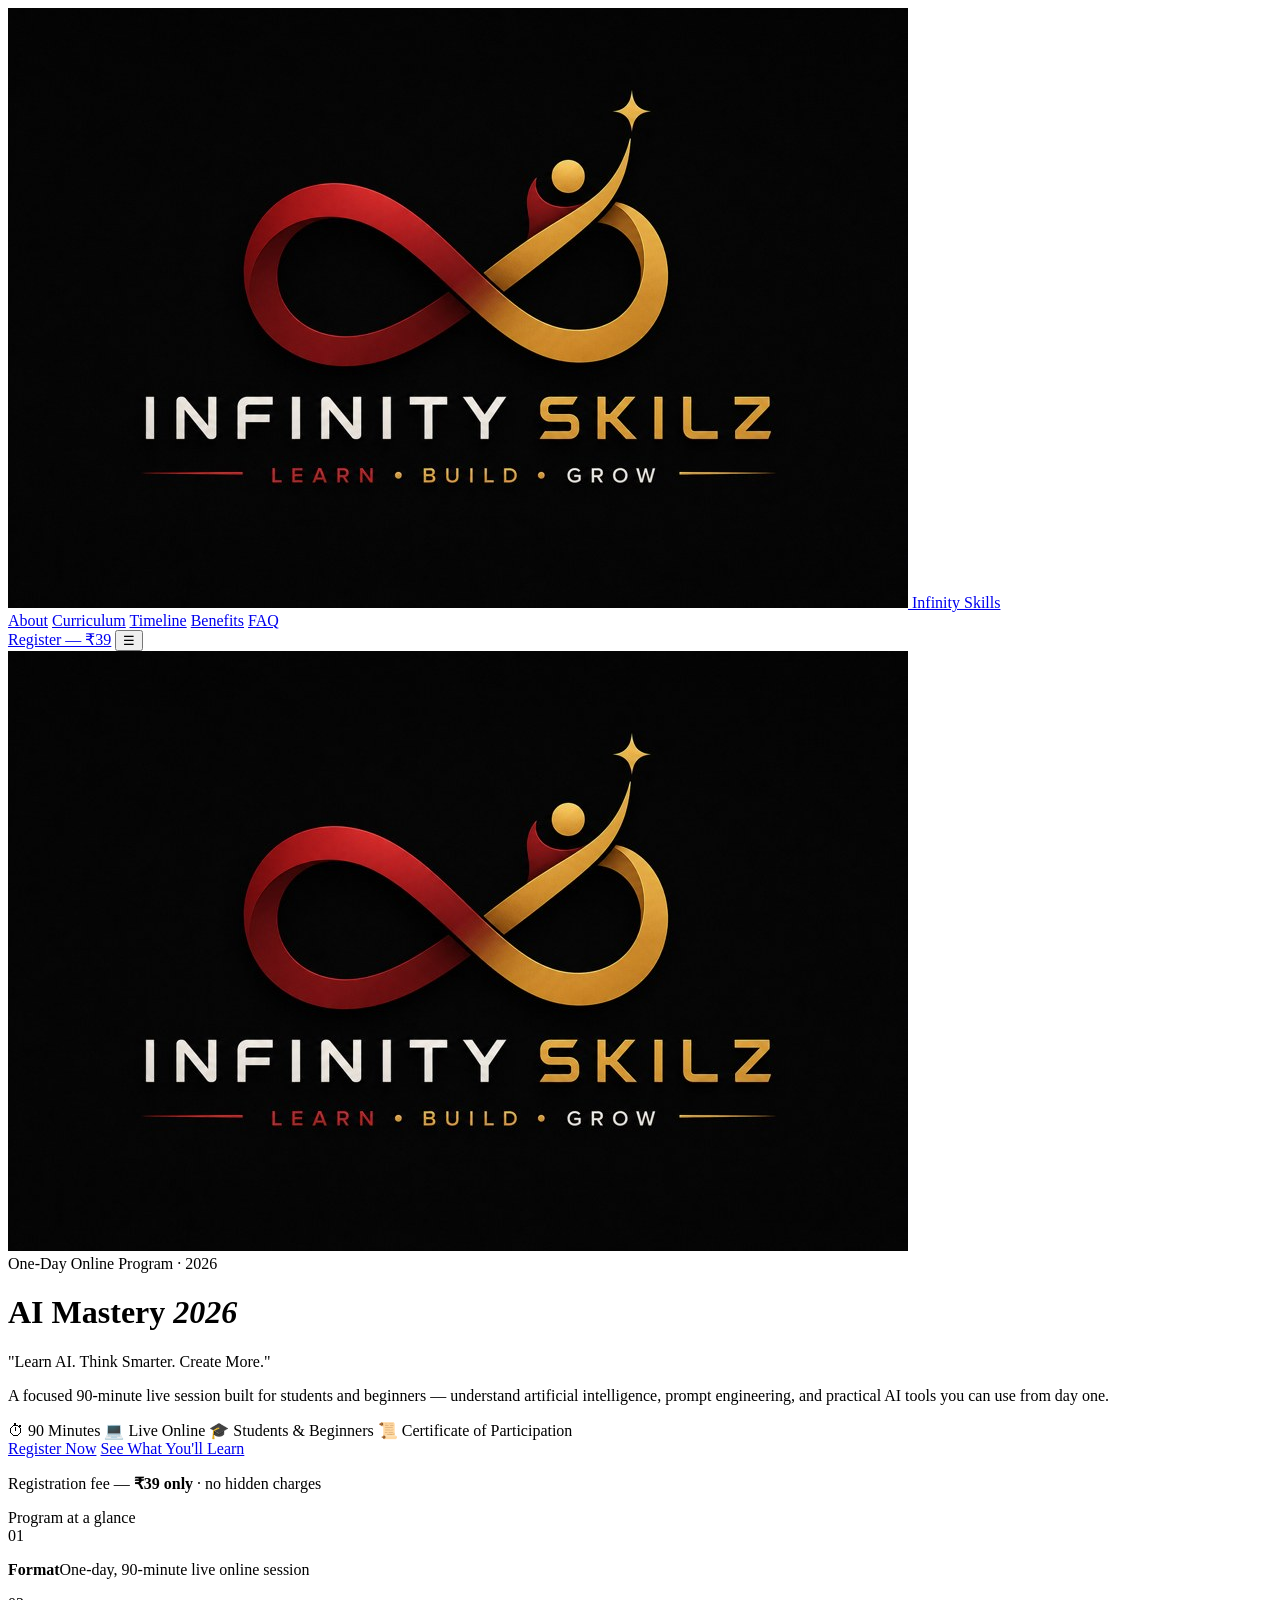
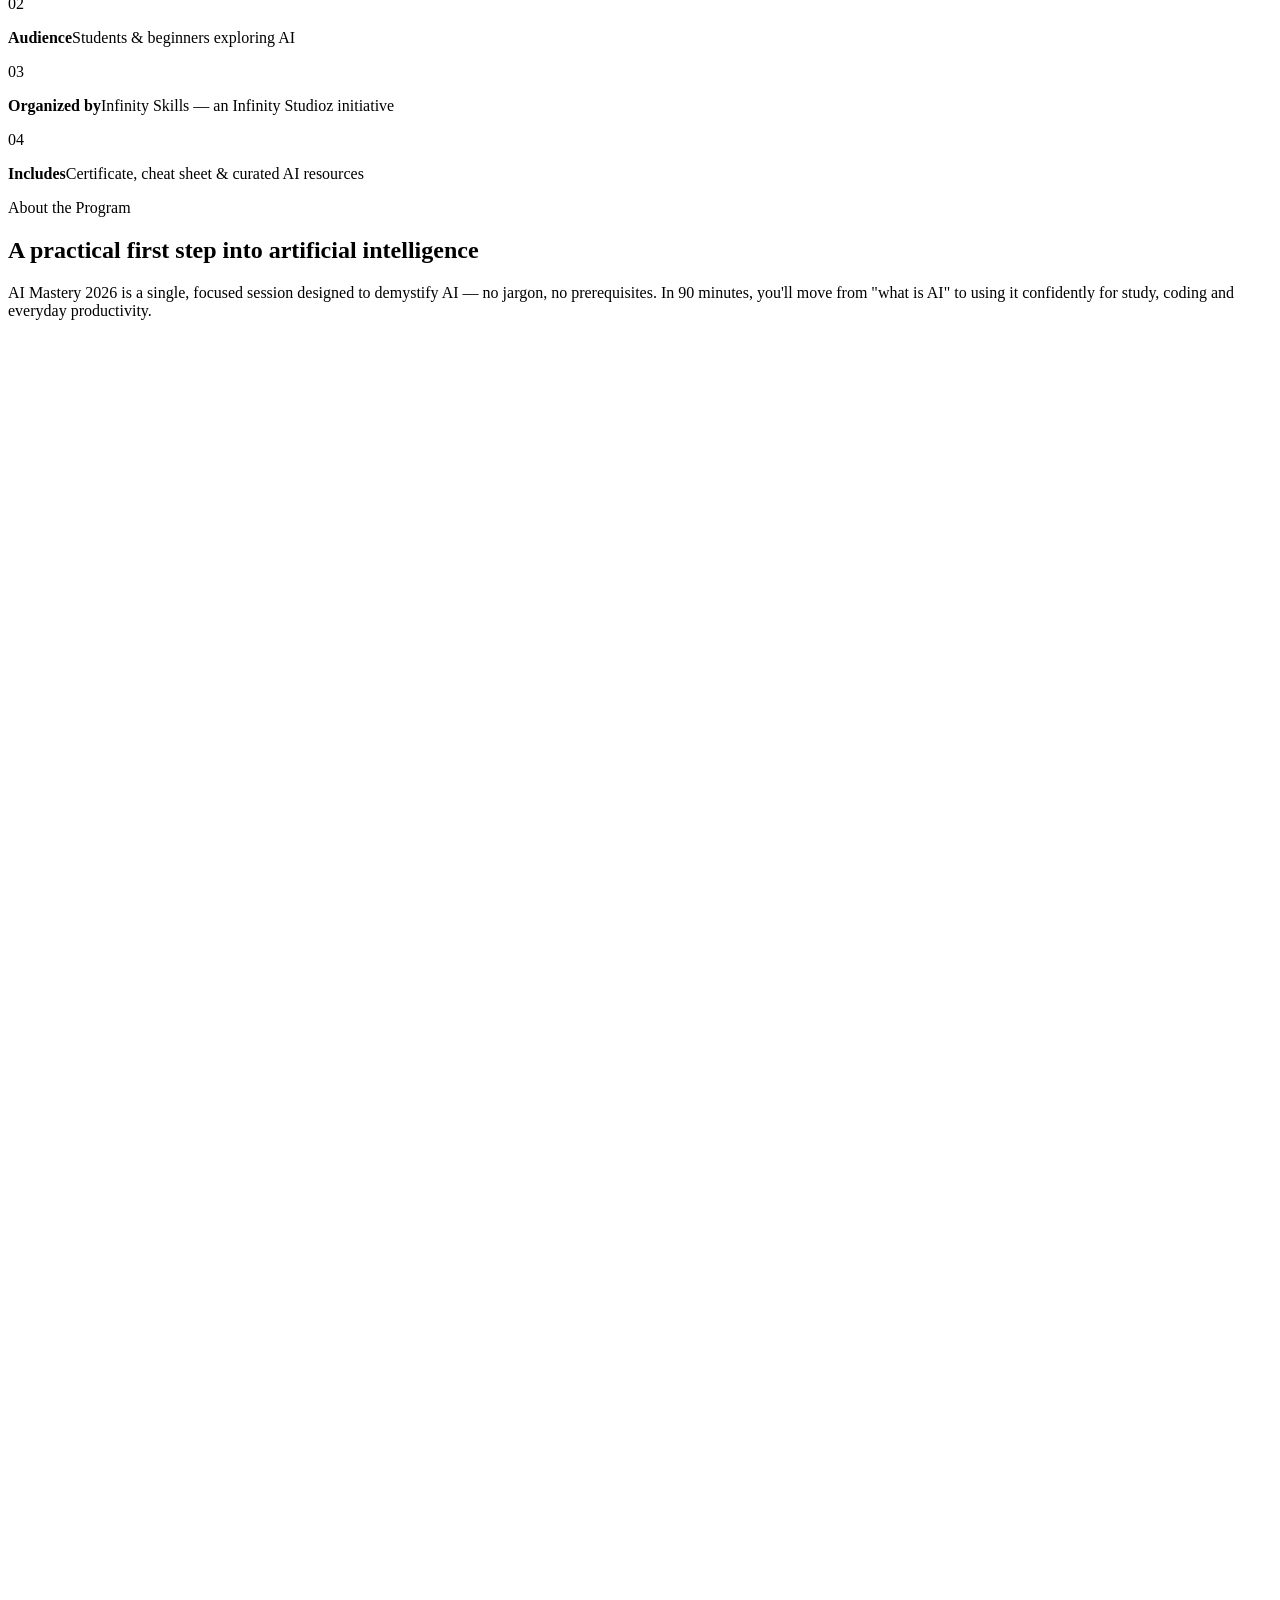
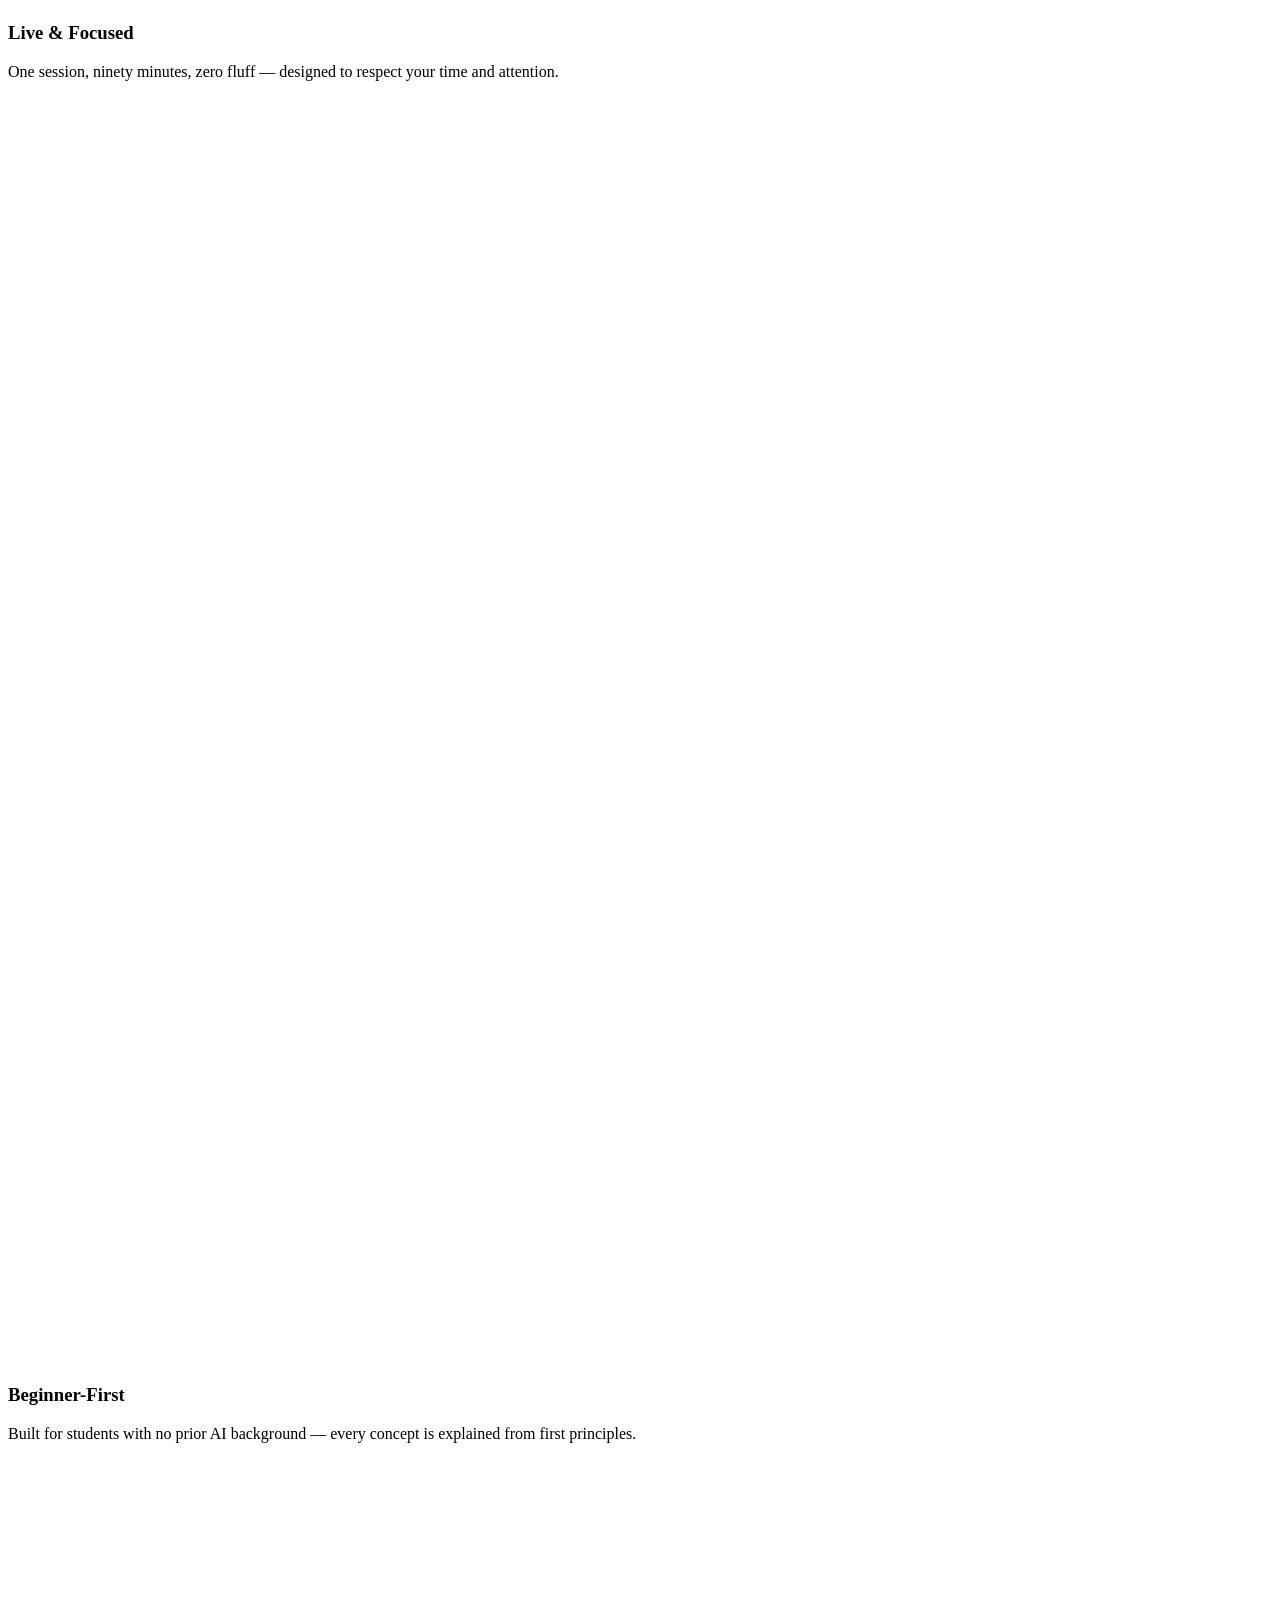
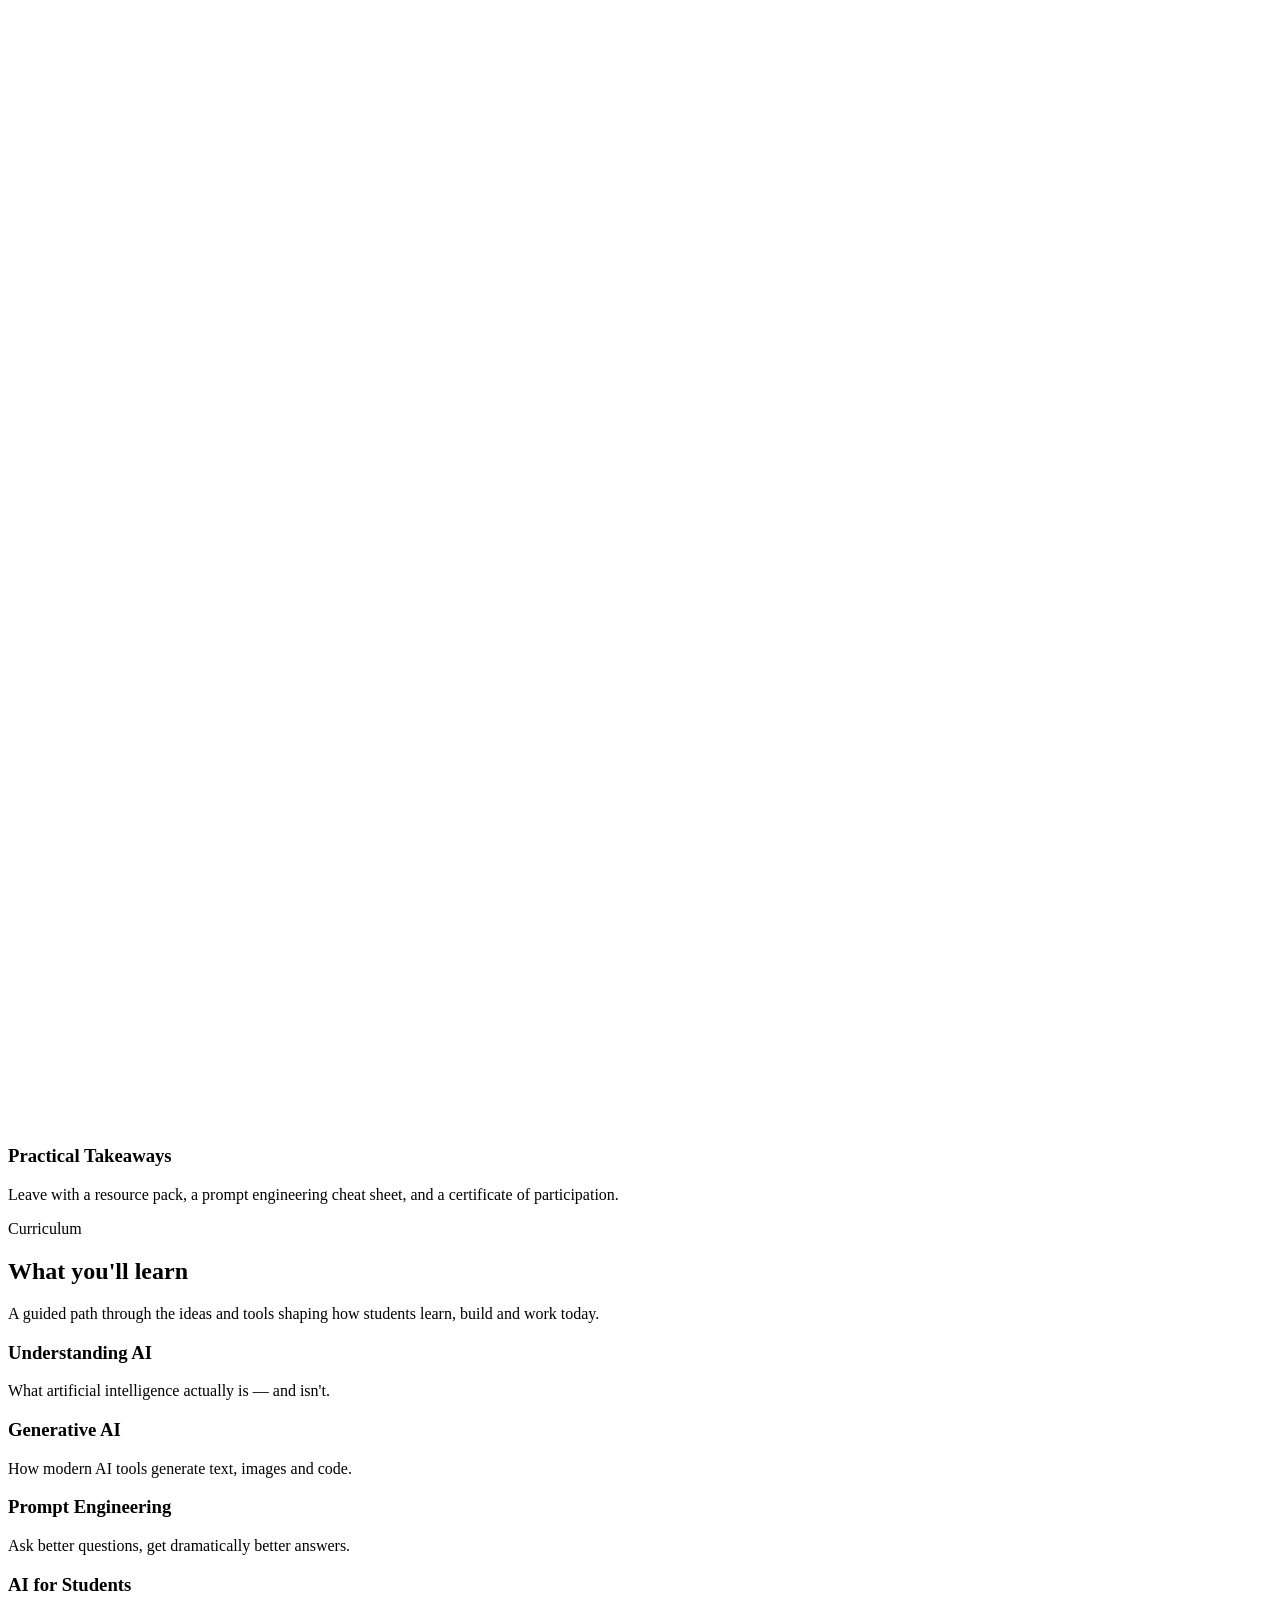
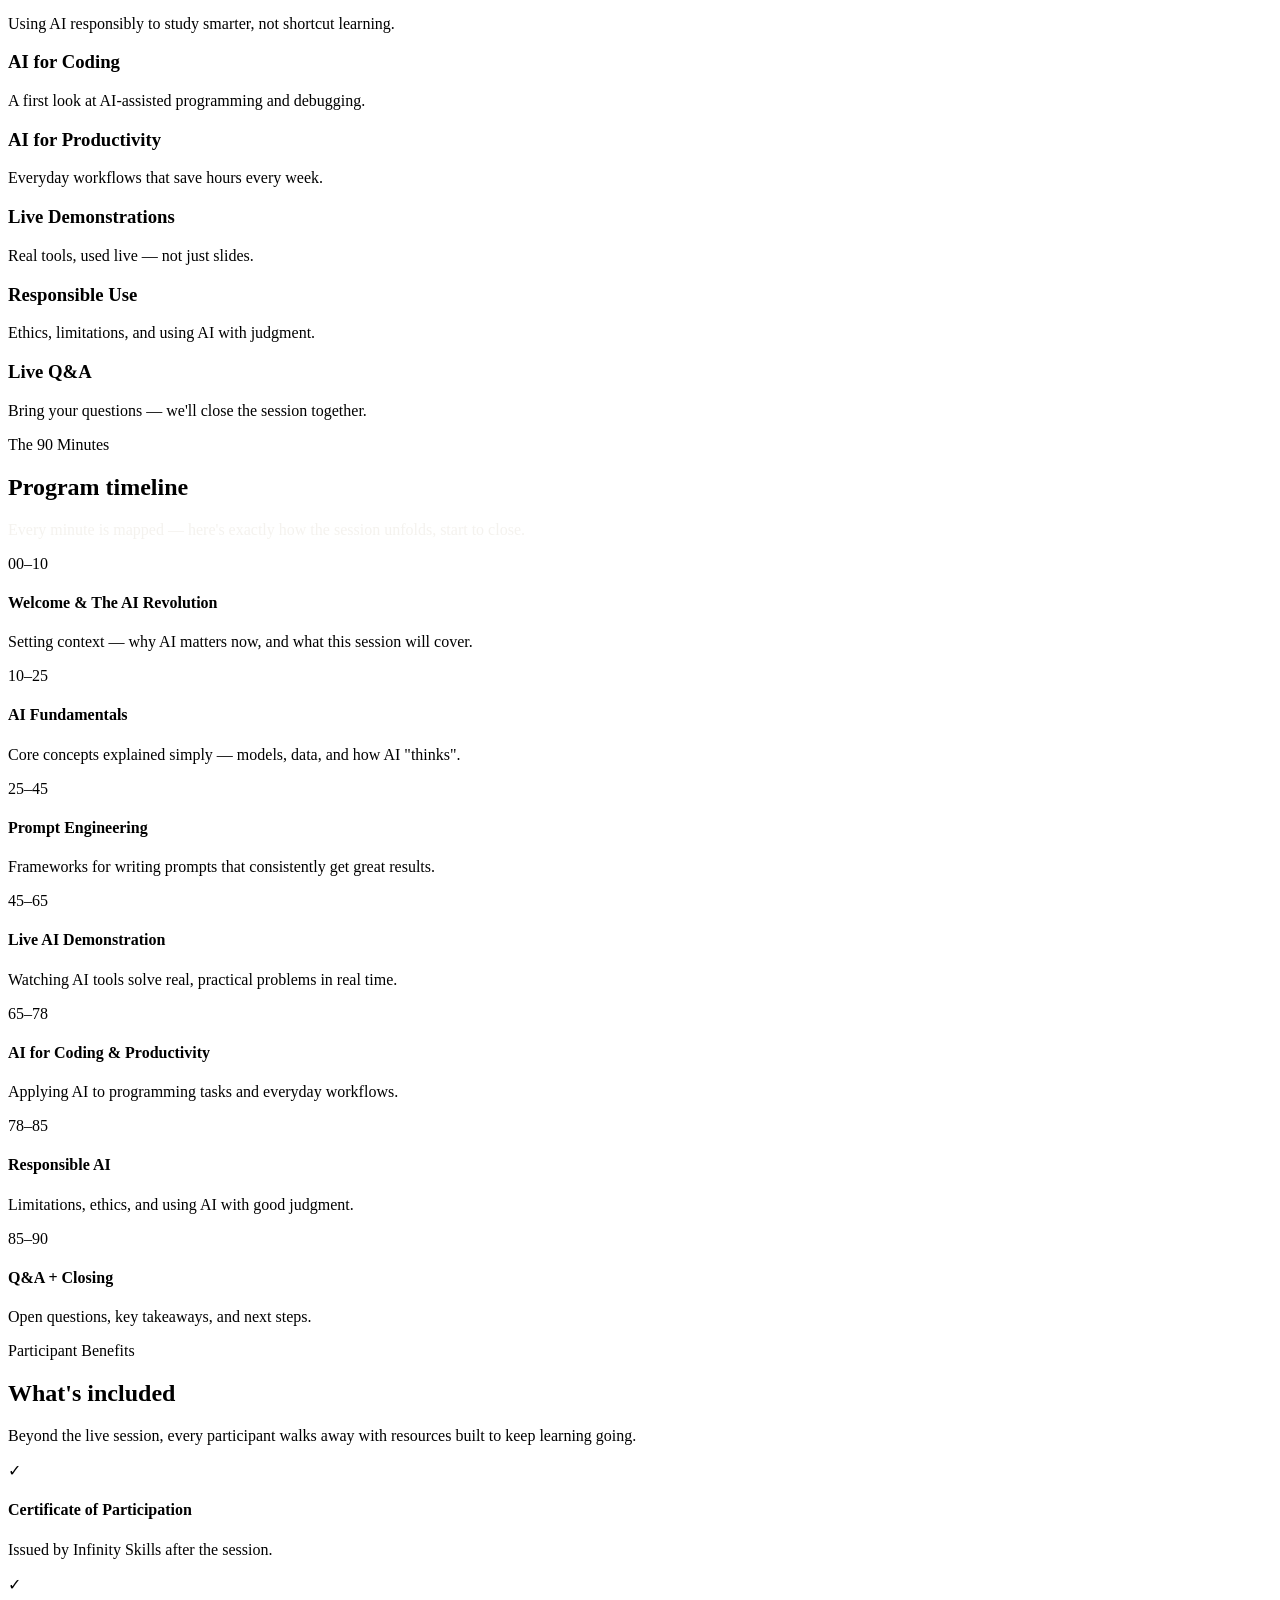
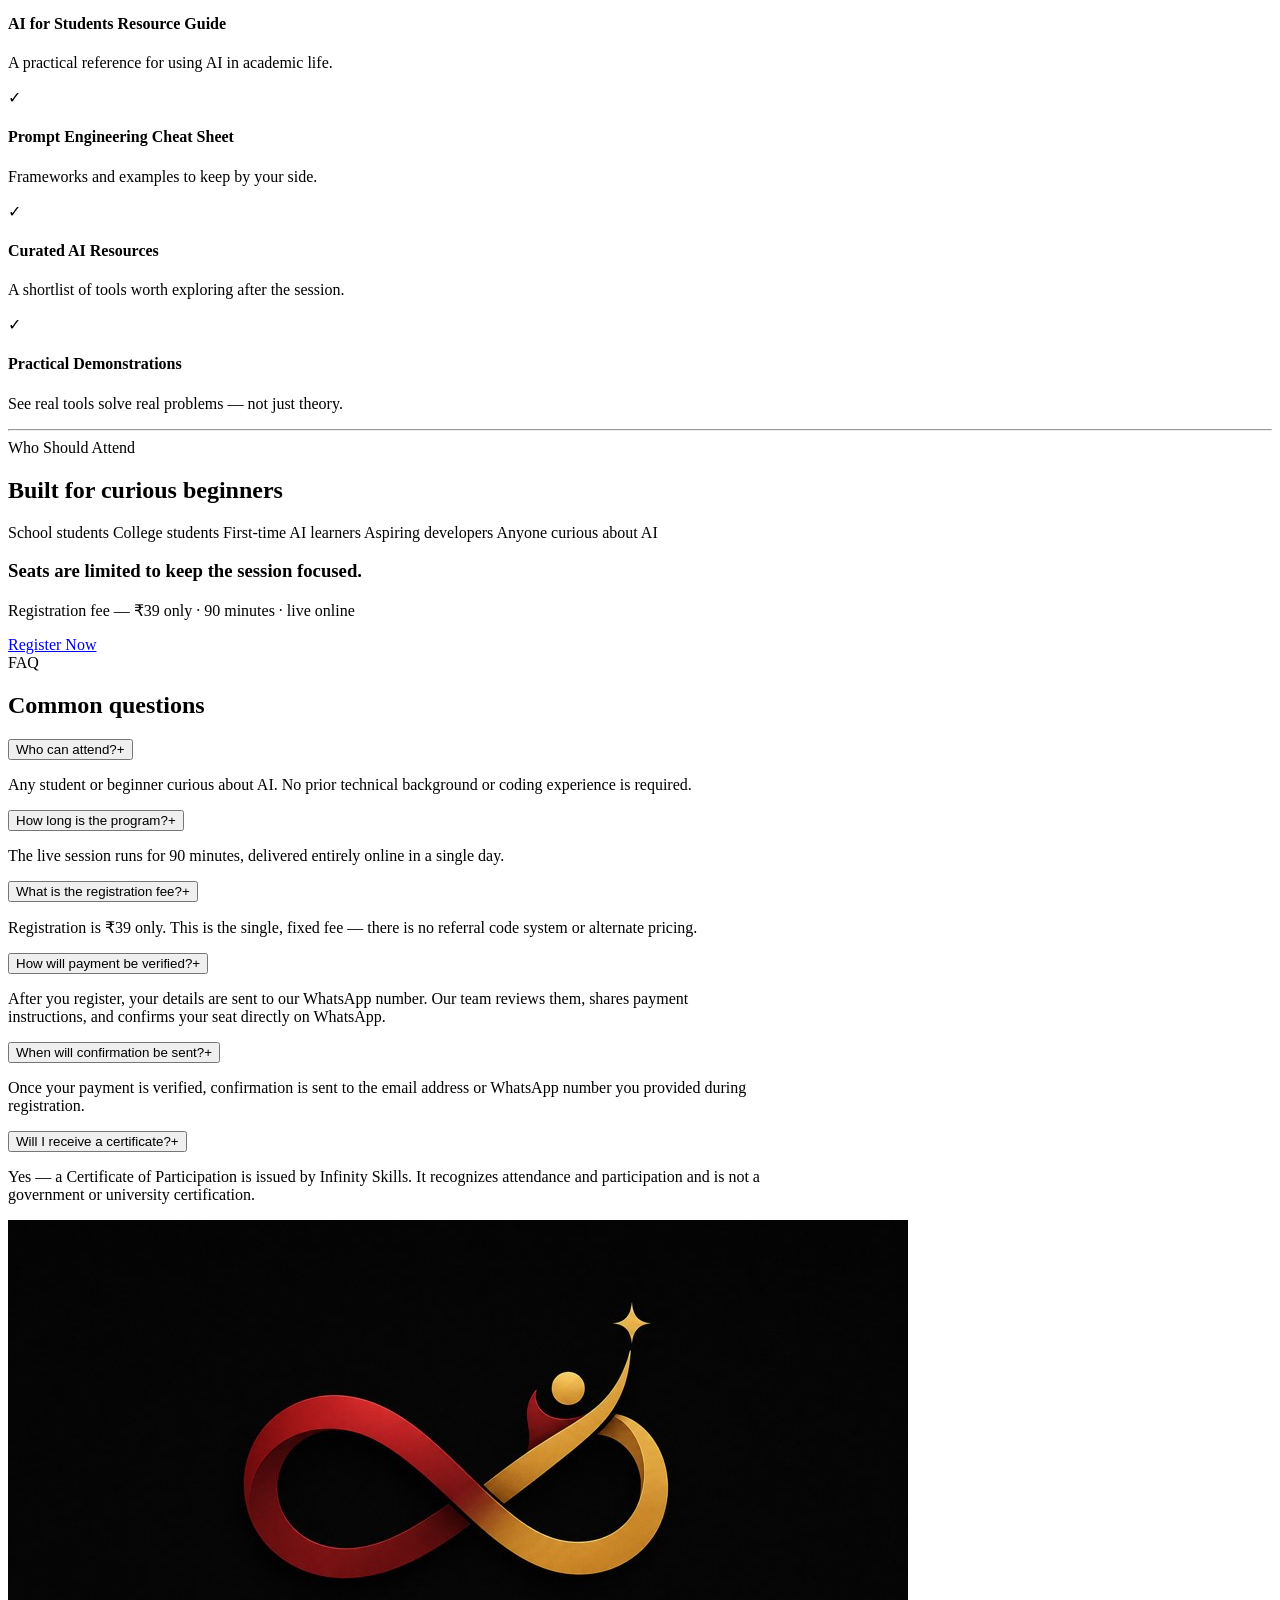
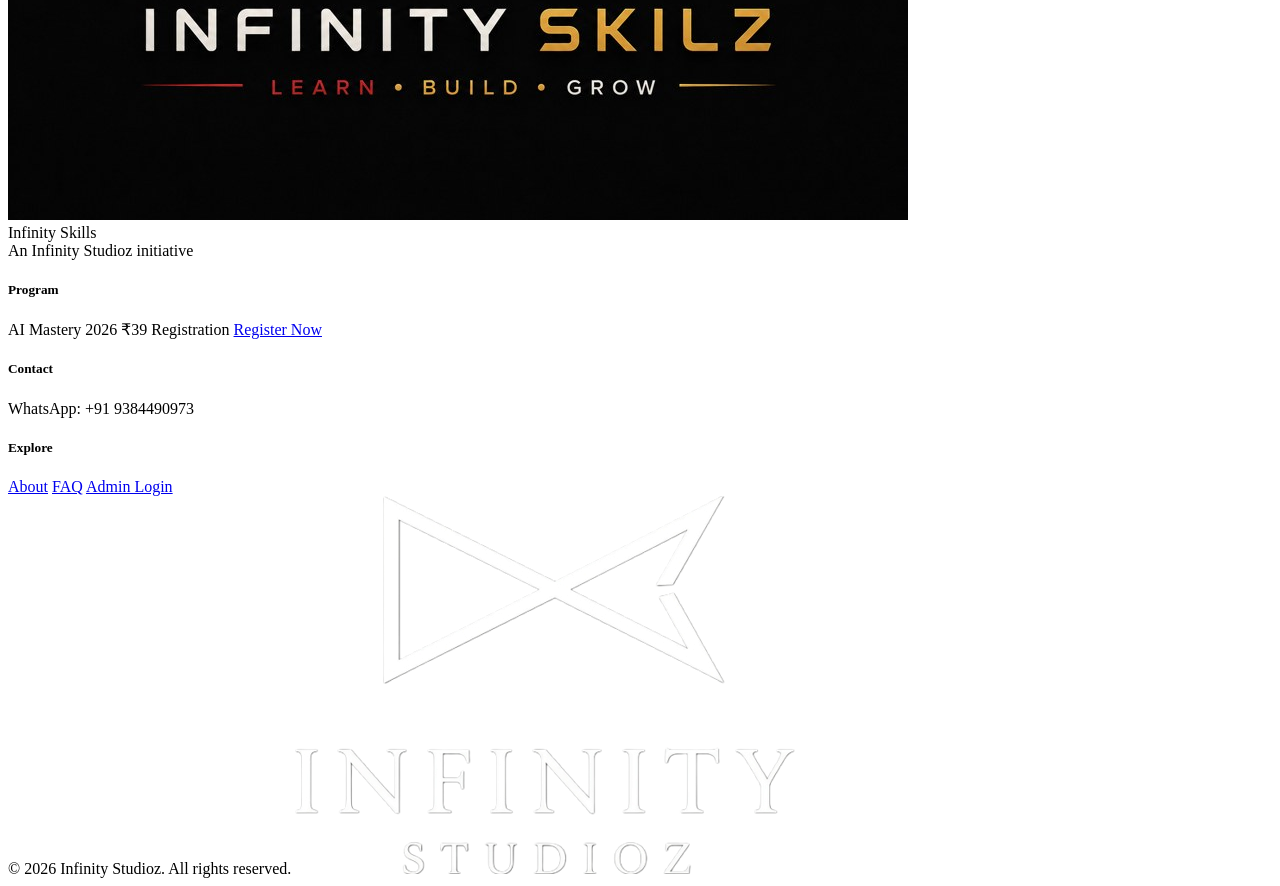
==== commit 421297f8: "Rename index-5.html to index.html" ====
--- a/index.html
+++ b/index.html
@@ -258,6 +258,7 @@
         <h5>Explore</h5>
         <a href="#about">About</a>
         <a href="#faq">FAQ</a>
+        <a href="admin.html">Admin Login</a>
       </div>
     </div>
   </div>
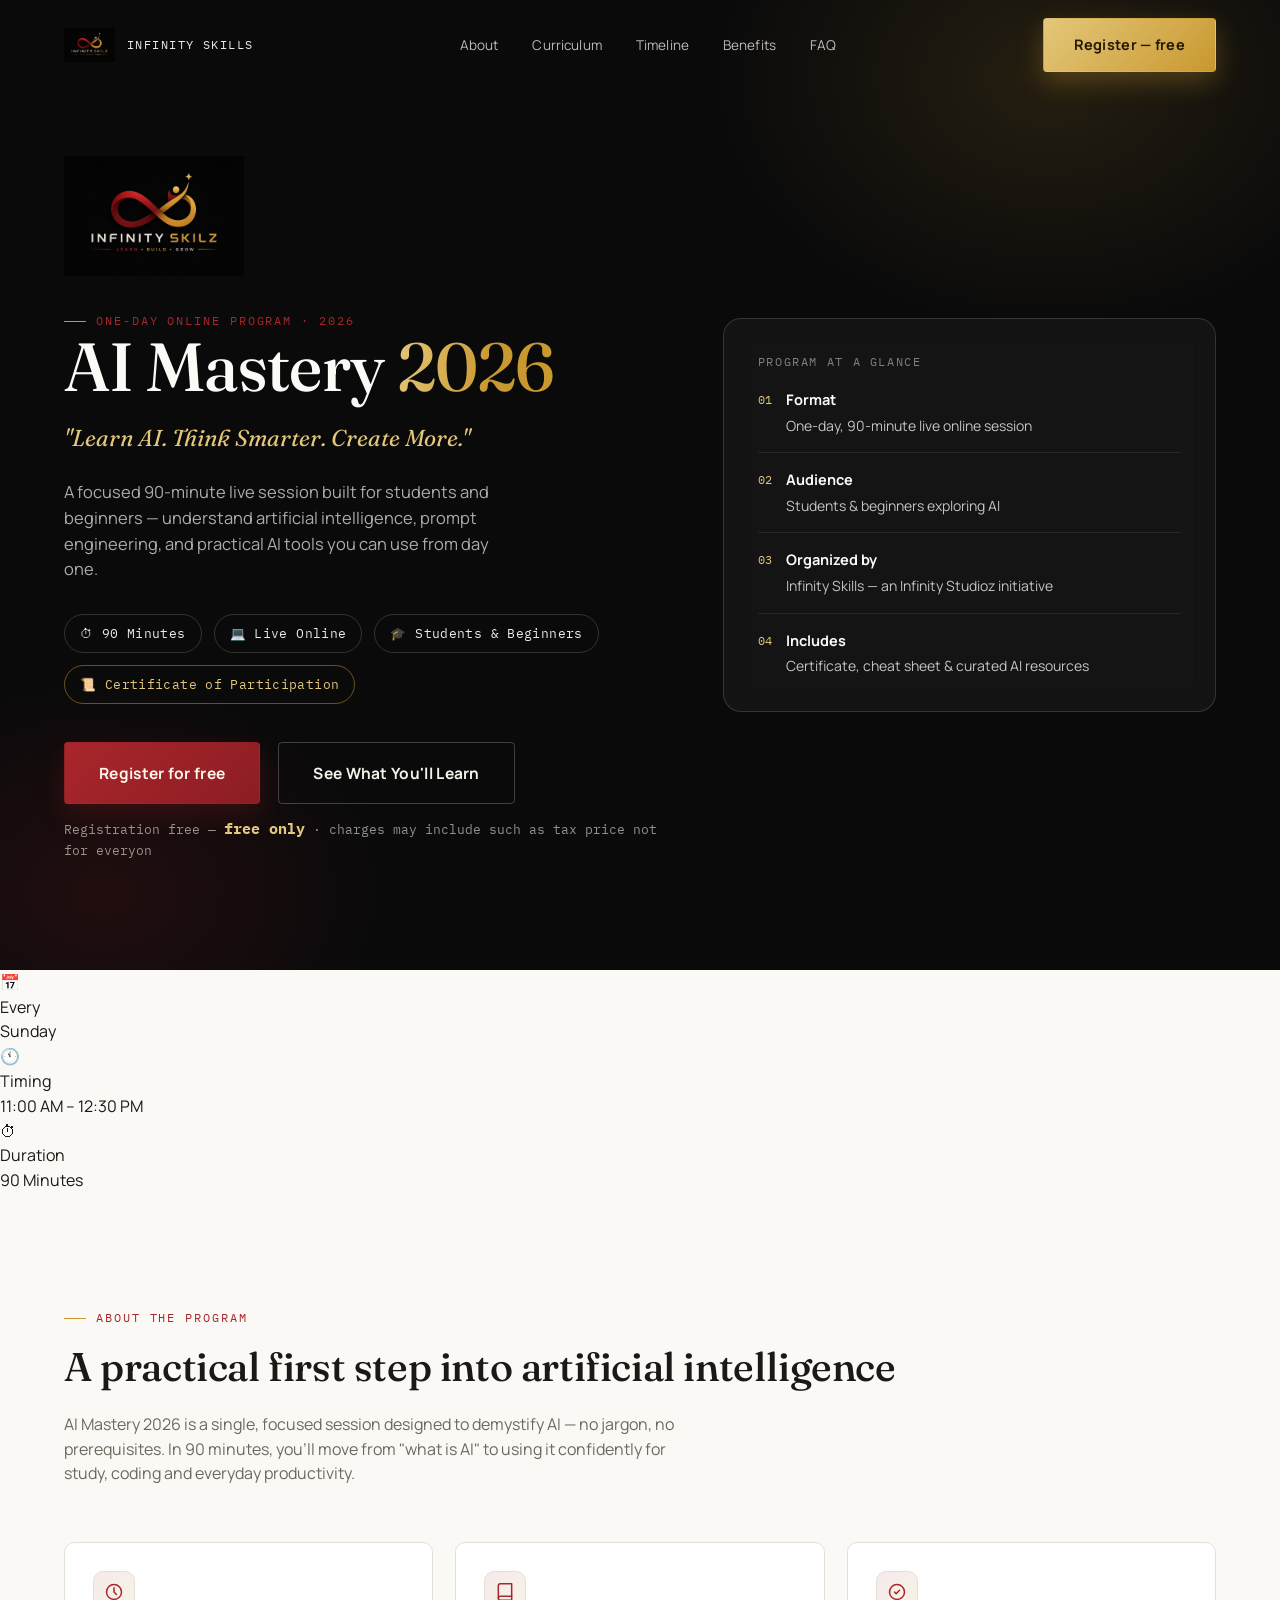
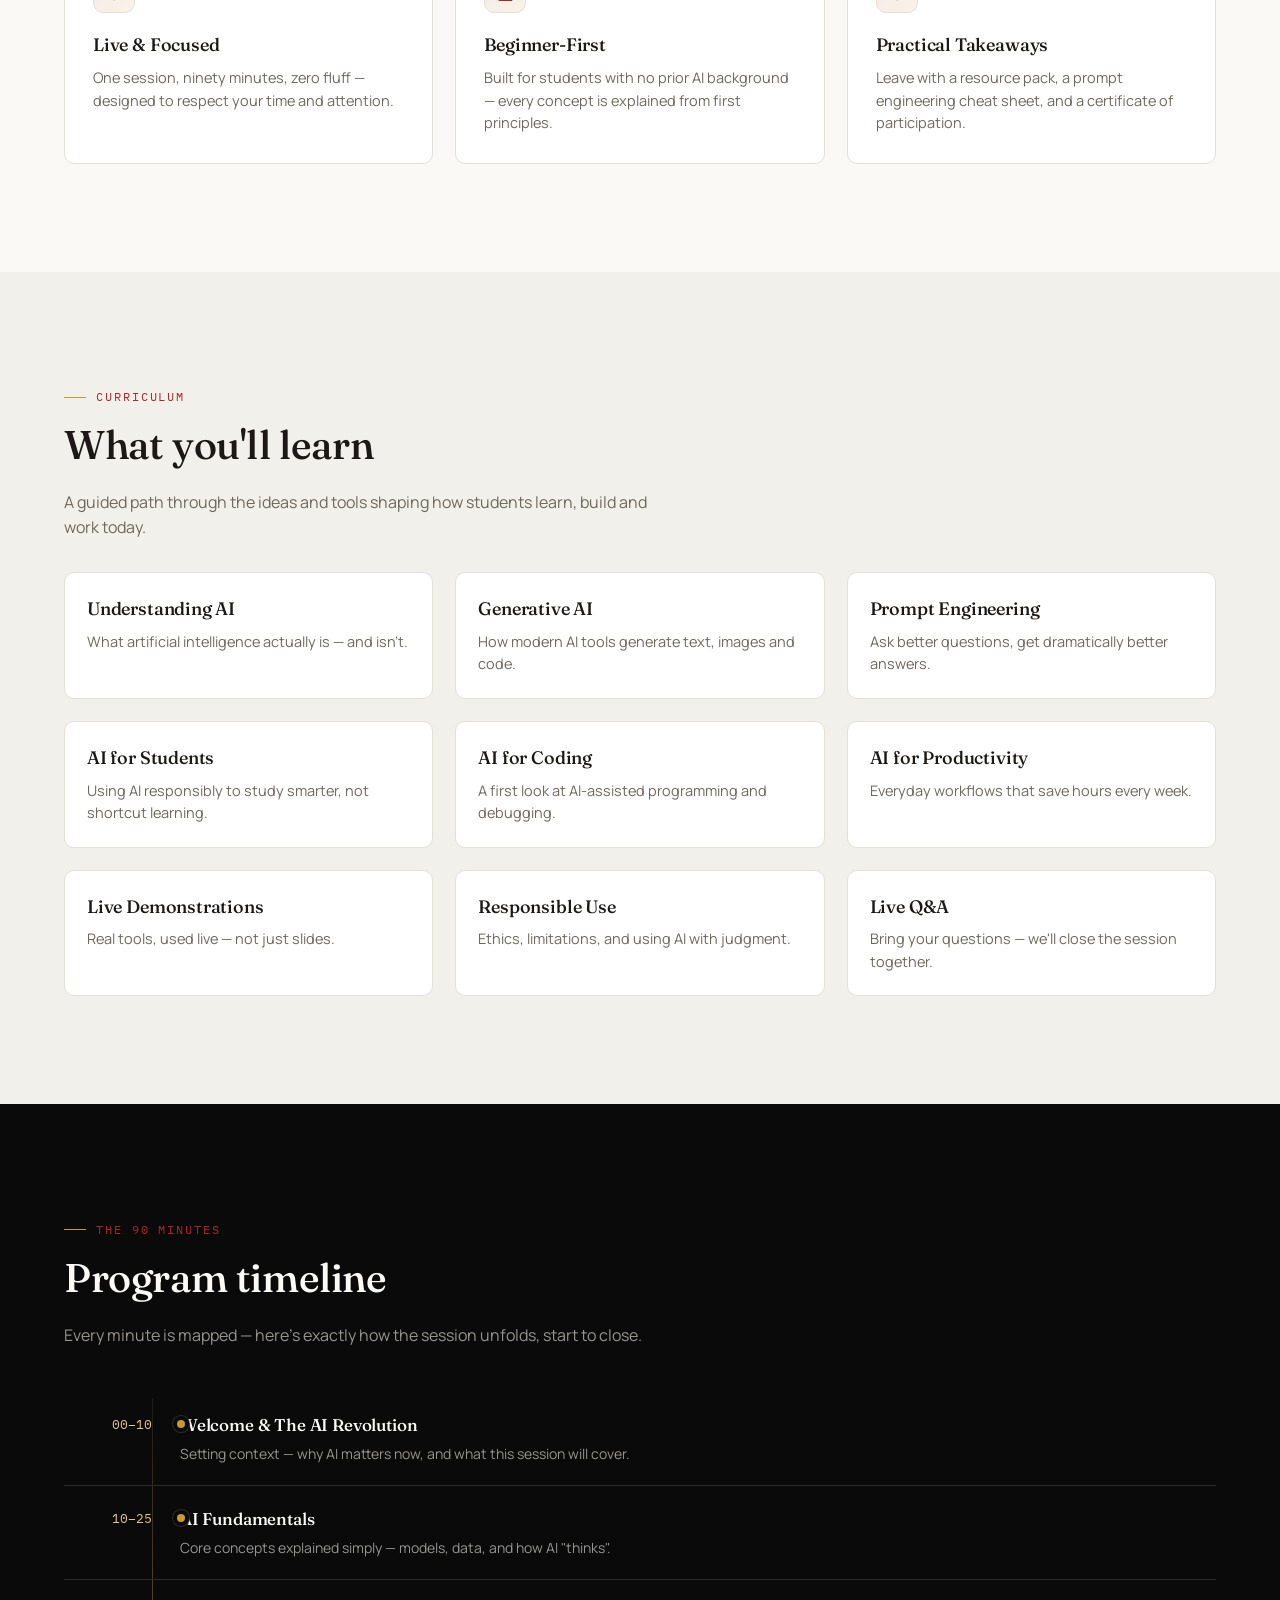
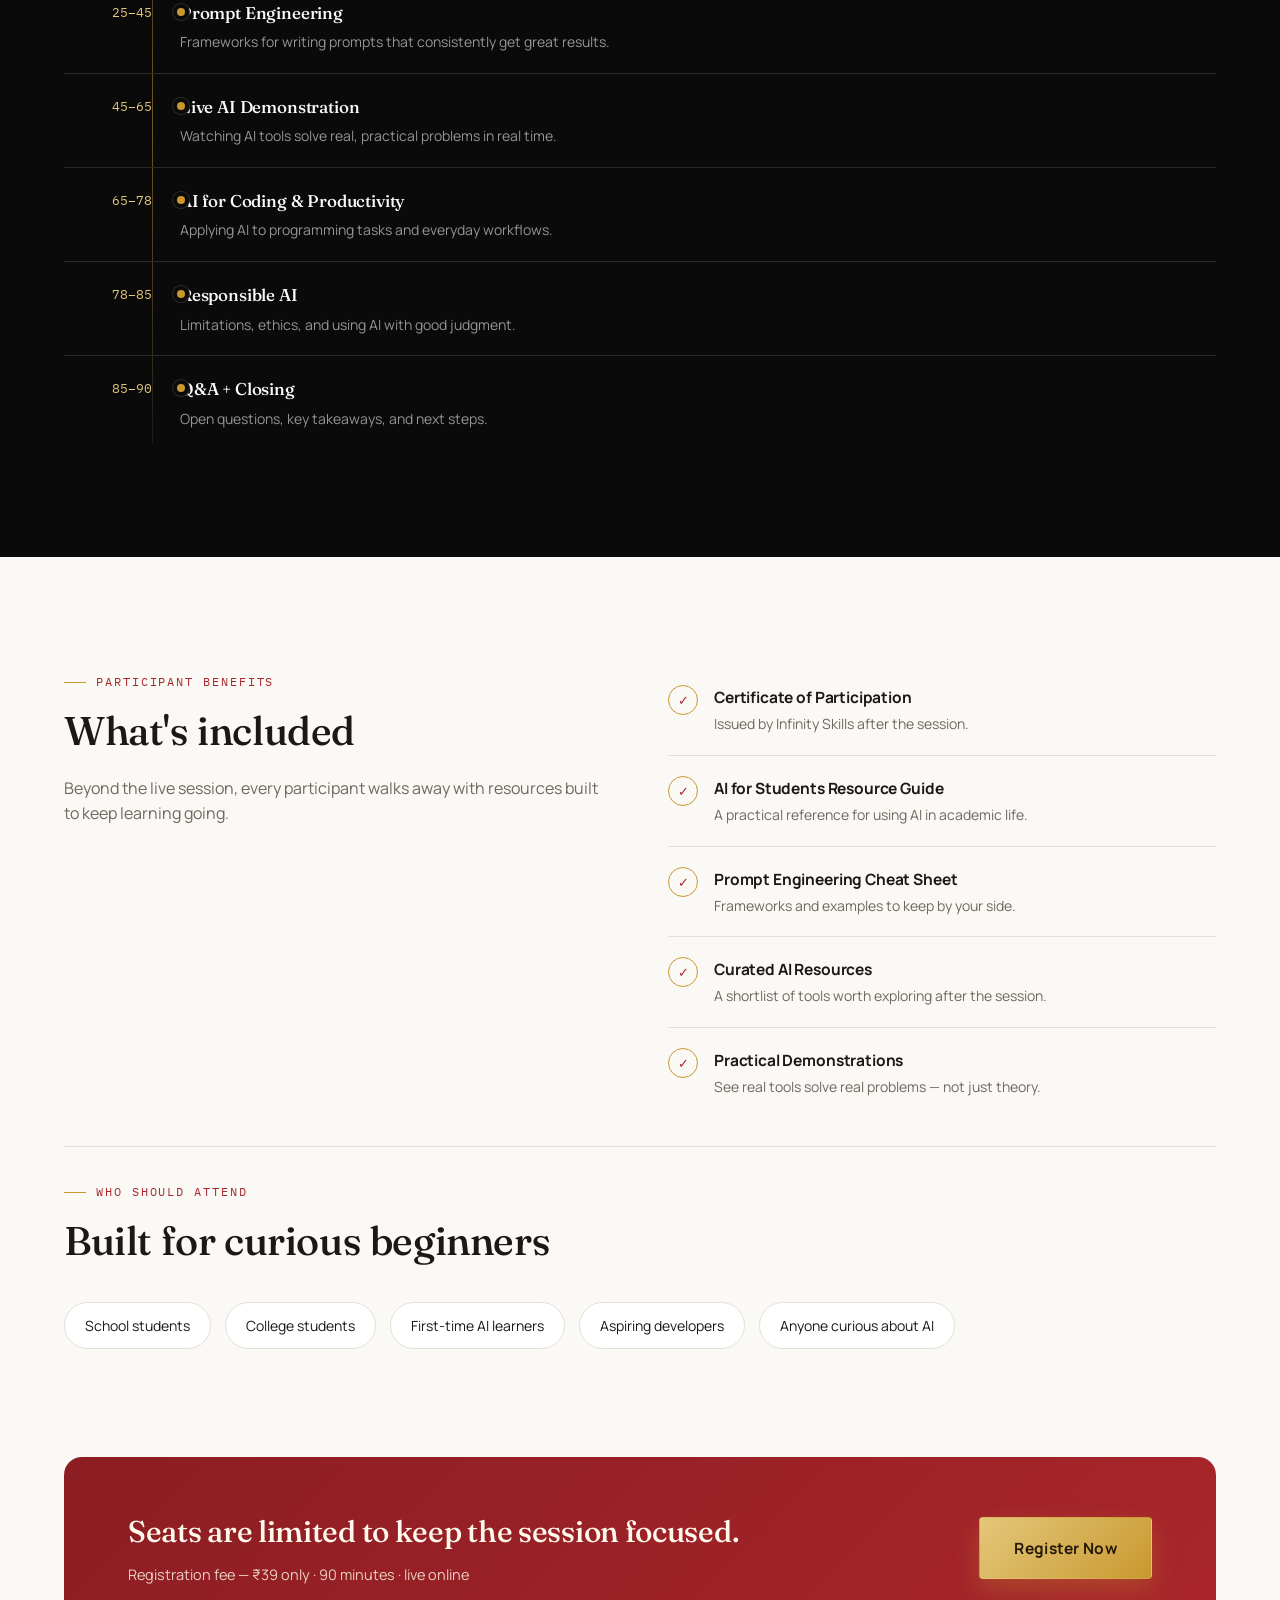
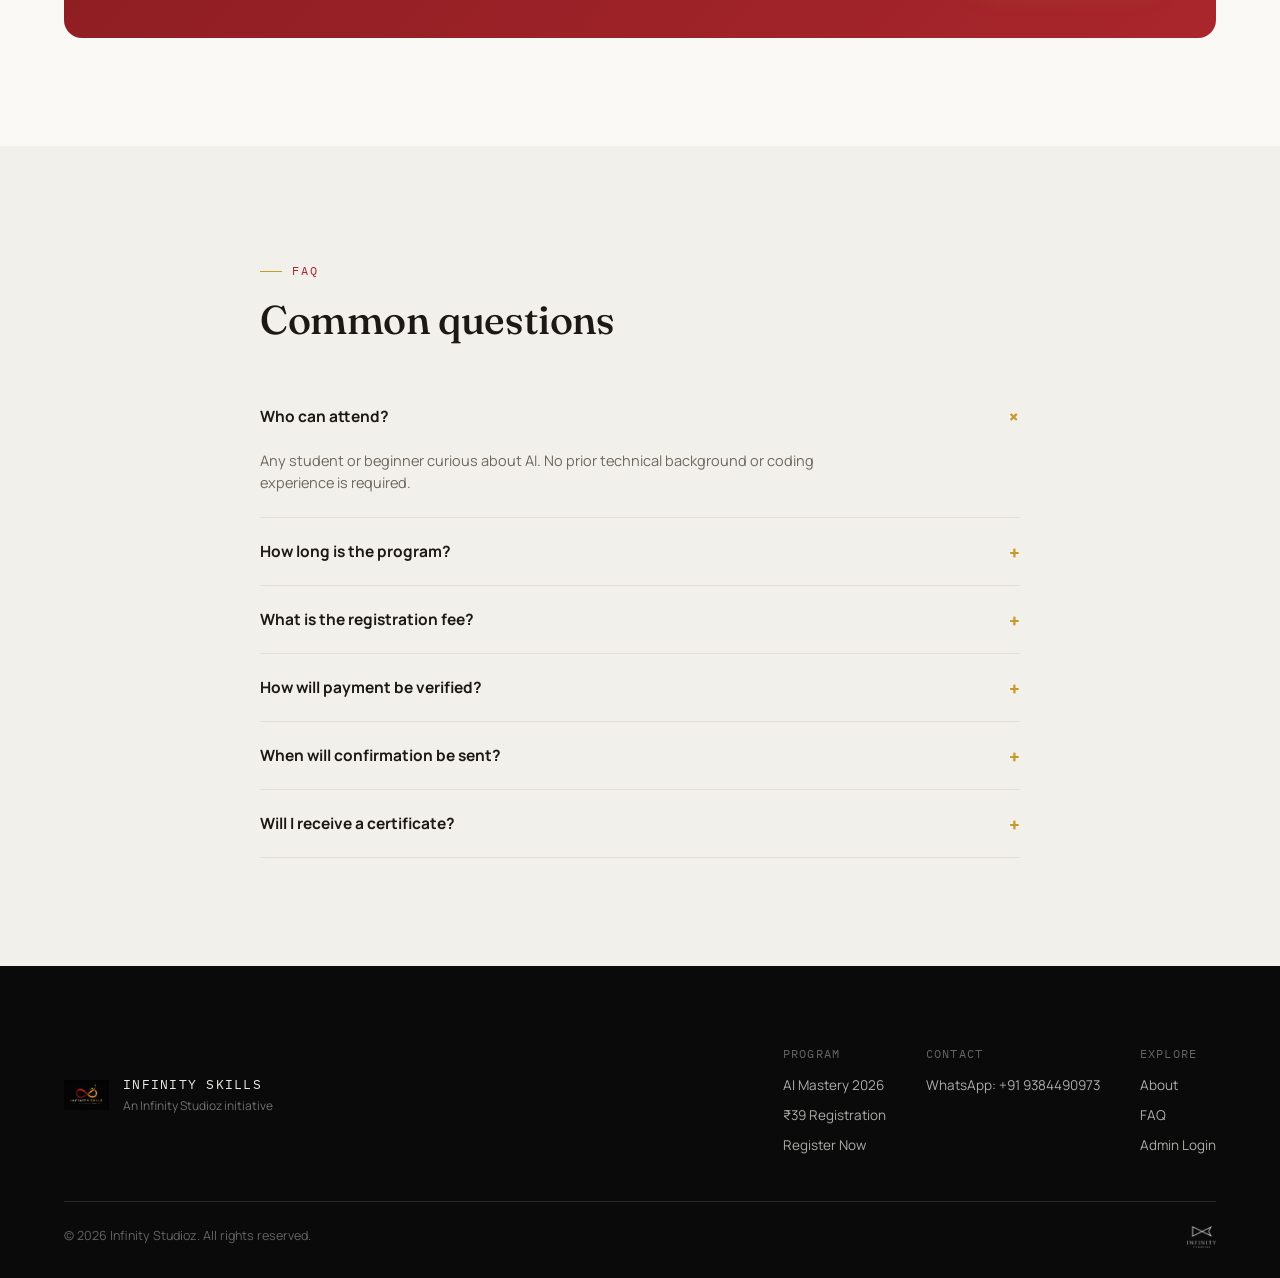
==== commit c1e6c940: "added time and duration addedd time and duraation information" ====
--- a/index.html
+++ b/index.html
@@ -1,10 +1,10 @@
 <!DOCTYPE html>
 <html lang="en">
-<head>
+<head>  
 <meta charset="UTF-8">
 <meta name="viewport" content="width=device-width, initial-scale=1.0">
 <title>AI Mastery 2026 — Infinity Skills</title>
-<meta name="description" content="AI Mastery 2026 by Infinity Skills — a 90-minute one-day online program for students and beginners. Learn AI. Think Smarter. Create More. Register for ₹39.">
+<meta name="description" content="AI Mastery 2026 by Infinity Skills — a 90-minute one-day online program for students and beginners. Learn AI. Think Smarter. Create More. Register for free for just now.">
 <link rel="stylesheet" href="style.css">
 </head>
 <body>
@@ -23,7 +23,7 @@
     <a href="#faq">FAQ</a>
   </div>
   <div class="nav__cta">
-    <a href="register.html" class="btn btn--gold">Register — ₹39</a>
+    <a href="register.html" class="btn btn--gold">Register — free</a>
     <button class="nav__menu-btn" aria-label="Toggle menu" aria-expanded="false">☰</button>
   </div>
 </nav>
@@ -46,10 +46,10 @@
       </div>
 
       <div class="hero__actions">
-        <a href="register.html" class="btn btn--primary btn--lg">Register Now</a>
+        <a href="register.html" class="btn btn--primary btn--lg">Register for free</a>
         <a href="#learn" class="btn btn--ghost-dark btn--lg">See What You'll Learn</a>
       </div>
-      <p class="hero__price">Registration fee — <b>₹39 only</b> · no hidden charges</p>
+      <p class="hero__price">Registration free — <b> free only</b> · charges may include such as tax price not for everyon</p>
     </div>
 
     <div class="hero__panel">
@@ -76,6 +76,35 @@
   </div>
 </header>
 
+<!-- ============================= SCHEDULE STRIP ============================= -->
+<section class="schedule-band">
+  <div class="schedule-band__inner">
+    <div class="schedule-item">
+      <div class="schedule-item__icon">📅</div>
+      <div>
+        <div class="schedule-item__label">Every</div>
+        <div class="schedule-item__value">Sunday</div>
+      </div>
+    </div>
+    <div class="schedule-divider"></div>
+    <div class="schedule-item">
+      <div class="schedule-item__icon">🕚</div>
+      <div>
+        <div class="schedule-item__label">Timing</div>
+        <div class="schedule-item__value">11:00 AM – 12:30 PM</div>
+      </div>
+    </div>
+    <div class="schedule-divider"></div>
+    <div class="schedule-item">
+      <div class="schedule-item__icon">⏱</div>
+      <div>
+        <div class="schedule-item__label">Duration</div>
+        <div class="schedule-item__value">90 Minutes</div>
+      </div>
+    </div>
+  </div>
+</section>
+  
 <!-- ============================= ABOUT ============================= -->
 <section class="section" id="about">
   <div class="section-inner">
--- a/style.css
+++ b/style.css
@@ -0,0 +1,859 @@
+/* ==========================================================================
+   AI MASTERY 2026 — Infinity Skilz
+   Design tokens
+   ========================================================================== */
+
+@import url('https://fonts.googleapis.com/css2?family=Fraunces:opsz,wght@9..144,300;9..144,400;9..144,500;9..144,600;9..144,700&family=Manrope:wght@400;500;600;700;800&family=IBM+Plex+Mono:wght@400;500&display=swap');
+
+:root {
+  /* ---- Color: neutral system with logo-derived accents ---- */
+  --paper:        #FAF9F5;   /* off-white background */
+  --paper-2:      #F2F0EA;   /* soft grey panel */
+  --white:        #FFFFFF;
+  --ink:          #1B1815;   /* charcoal text */
+  --ink-soft:     #6E685F;   /* muted charcoal */
+  --black:        #0A0A0B;   /* deep black sections */
+  --black-2:      #141315;   /* black panel, slightly raised */
+  --line:         #E4E0D8;   /* hairline border on light */
+  --line-dark:    #2B2A28;   /* hairline border on dark */
+
+  --red:          #8C1D22;   /* logo deep red */
+  --red-bright:   #A9262C;
+  --gold:         #C9982F;   /* logo gold */
+  --gold-soft:    #E4C77A;
+
+  /* ---- Type ---- */
+  --font-display: 'Fraunces', Georgia, serif;
+  --font-body:    'Manrope', -apple-system, BlinkMacSystemFont, 'Segoe UI', sans-serif;
+  --font-mono:    'IBM Plex Mono', ui-monospace, monospace;
+
+  /* ---- Layout ---- */
+  --max-w: 1160px;
+  --gutter: clamp(20px, 5vw, 64px);
+  --radius-sm: 4px;
+  --radius-md: 10px;
+  --radius-lg: 18px;
+
+  --shadow-soft: 0 2px 24px rgba(20, 18, 15, 0.06);
+  --shadow-card: 0 8px 40px rgba(20, 18, 15, 0.10);
+}
+
+* { box-sizing: border-box; }
+html { scroll-behavior: smooth; }
+
+@media (prefers-reduced-motion: reduce) {
+  html { scroll-behavior: auto; }
+  *, *::before, *::after {
+    animation-duration: 0.001ms !important;
+    animation-iteration-count: 1 !important;
+    transition-duration: 0.001ms !important;
+  }
+}
+
+body {
+  margin: 0;
+  font-family: var(--font-body);
+  color: var(--ink);
+  background: var(--paper);
+  -webkit-font-smoothing: antialiased;
+  line-height: 1.55;
+}
+
+img { max-width: 100%; display: block; }
+a { color: inherit; text-decoration: none; }
+button { font-family: inherit; cursor: pointer; }
+
+.eyebrow {
+  font-family: var(--font-mono);
+  font-size: 12px;
+  letter-spacing: 0.16em;
+  text-transform: uppercase;
+  color: var(--red-bright);
+  display: inline-flex;
+  align-items: center;
+  gap: 10px;
+}
+.eyebrow::before {
+  content: '';
+  width: 22px;
+  height: 1px;
+  background: var(--gold);
+}
+
+h1, h2, h3, h4 {
+  font-family: var(--font-display);
+  font-weight: 500;
+  letter-spacing: -0.01em;
+  margin: 0;
+  color: var(--ink);
+}
+
+.section {
+  padding: clamp(56px, 9vw, 108px) var(--gutter);
+}
+.section-inner {
+  max-width: var(--max-w);
+  margin: 0 auto;
+}
+.section--dark {
+  background: var(--black);
+  color: #EDEAE3;
+}
+.section--dark h1, .section--dark h2, .section--dark h3 { color: #FBFAF7; }
+.section--panel { background: var(--paper-2); }
+
+.kicker-row {
+  display: flex;
+  align-items: center;
+  justify-content: space-between;
+  gap: 24px;
+  margin-bottom: 40px;
+  flex-wrap: wrap;
+}
+
+/* ---- Buttons ---- */
+.btn {
+  display: inline-flex;
+  align-items: center;
+  justify-content: center;
+  gap: 10px;
+  padding: 15px 30px;
+  border-radius: var(--radius-sm);
+  font-family: var(--font-body);
+  font-weight: 700;
+  font-size: 14.5px;
+  letter-spacing: 0.02em;
+  border: 1px solid transparent;
+  transition: transform 0.18s ease, box-shadow 0.18s ease, background 0.18s ease, color 0.18s ease;
+  white-space: nowrap;
+}
+.btn:active { transform: translateY(1px); }
+
+.btn--primary {
+  background: linear-gradient(135deg, var(--red-bright), var(--red));
+  color: #FFF6E9;
+  box-shadow: 0 10px 26px rgba(140, 29, 34, 0.28);
+}
+.btn--primary:hover { box-shadow: 0 14px 32px rgba(140, 29, 34, 0.36); transform: translateY(-1px); }
+
+.btn--gold {
+  background: linear-gradient(135deg, var(--gold-soft), var(--gold));
+  color: #241A05;
+  box-shadow: 0 10px 26px rgba(201, 152, 47, 0.30);
+}
+.btn--gold:hover { box-shadow: 0 14px 32px rgba(201, 152, 47, 0.4); transform: translateY(-1px); }
+
+.btn--ghost {
+  background: transparent;
+  border-color: var(--line);
+  color: var(--ink);
+}
+.btn--ghost:hover { border-color: var(--ink); }
+
+.btn--ghost-dark {
+  background: transparent;
+  border-color: rgba(255,255,255,0.22);
+  color: #F5F2EA;
+}
+.btn--ghost-dark:hover { border-color: rgba(255,255,255,0.5); }
+
+.btn--full { width: 100%; }
+.btn--lg { padding: 18px 34px; font-size: 15.5px; }
+.btn[disabled] { opacity: 0.55; pointer-events: none; }
+
+.btn--wa {
+  background: #14261E;
+  color: #E7F5EC;
+  border-color: #24392F;
+}
+
+/* ---- Nav ---- */
+.nav {
+  position: fixed;
+  top: 0; left: 0; right: 0;
+  z-index: 100;
+  padding: 18px var(--gutter);
+  display: flex;
+  align-items: center;
+  justify-content: space-between;
+  transition: background 0.35s ease, backdrop-filter 0.35s ease, box-shadow 0.35s ease, padding 0.35s ease, border-color .35s ease;
+  border-bottom: 1px solid transparent;
+}
+.nav.is-scrolled {
+  background: rgba(10, 10, 11, 0.62);
+  backdrop-filter: blur(16px) saturate(140%);
+  -webkit-backdrop-filter: blur(16px) saturate(140%);
+  border-bottom: 1px solid rgba(255,255,255,0.08);
+  padding-top: 12px;
+  padding-bottom: 12px;
+}
+.nav__brand {
+  display: flex;
+  align-items: center;
+  gap: 12px;
+}
+.nav__brand img { height: 34px; width: auto; }
+.nav__brand-text {
+  font-family: var(--font-mono);
+  font-size: 12px;
+  letter-spacing: 0.12em;
+  color: #EDEAE3;
+  text-transform: uppercase;
+}
+.nav__links {
+  display: flex;
+  align-items: center;
+  gap: 34px;
+}
+.nav__links a {
+  font-size: 13.5px;
+  color: rgba(255,255,255,0.72);
+  letter-spacing: 0.01em;
+  transition: color 0.2s ease;
+}
+.nav__links a:hover { color: #FFF; }
+.nav__cta { display: flex; align-items: center; gap: 14px; }
+.nav__menu-btn { display: none; }
+
+/* ---- Hero ---- */
+.hero {
+  position: relative;
+  background: var(--black);
+  color: #F4F1EA;
+  padding: 156px var(--gutter) 96px;
+  overflow: hidden;
+}
+.hero::before {
+  content: '';
+  position: absolute;
+  inset: 0;
+  background:
+    radial-gradient(560px 420px at 82% 8%, rgba(201,152,47,0.14), transparent 60%),
+    radial-gradient(480px 360px at 8% 92%, rgba(140,29,34,0.18), transparent 60%);
+  pointer-events: none;
+}
+.hero__inner {
+  position: relative;
+  max-width: var(--max-w);
+  margin: 0 auto;
+  display: grid;
+  grid-template-columns: 1.1fr 0.9fr;
+  gap: 56px;
+  align-items: center;
+}
+.hero__brandmark { height: 120px; width: auto; margin-bottom: 28px; }
+.hero__title {
+  font-size: clamp(40px, 5.6vw, 68px);
+  line-height: 1.03;
+  color: #FBFAF7;
+}
+.hero__title em {
+  font-style: normal;
+  background: linear-gradient(100deg, var(--gold-soft), var(--gold) 60%);
+  -webkit-background-clip: text;
+  background-clip: text;
+  color: transparent;
+}
+.hero__tagline {
+  font-family: var(--font-display);
+  font-weight: 400;
+  font-style: italic;
+  font-size: clamp(19px, 2vw, 23px);
+  color: #E4C77A;
+  margin-top: 20px;
+}
+.hero__desc {
+  margin-top: 22px;
+  font-size: 16.5px;
+  color: rgba(237,234,227,0.72);
+  max-width: 46ch;
+}
+.hero__meta {
+  display: flex;
+  flex-wrap: wrap;
+  gap: 12px;
+  margin-top: 32px;
+}
+.chip {
+  font-family: var(--font-mono);
+  font-size: 12.5px;
+  letter-spacing: 0.03em;
+  padding: 9px 15px;
+  border: 1px solid rgba(255,255,255,0.16);
+  border-radius: 999px;
+  color: #EDEAE3;
+  display: inline-flex;
+  align-items: center;
+  gap: 8px;
+}
+.chip--gold { border-color: rgba(201,152,47,0.5); color: var(--gold-soft); }
+.hero__actions {
+  margin-top: 38px;
+  display: flex;
+  align-items: center;
+  gap: 18px;
+  flex-wrap: wrap;
+}
+.hero__price {
+  font-family: var(--font-mono);
+  font-size: 13px;
+  color: rgba(237,234,227,0.6);
+}
+.hero__price b { color: var(--gold-soft); font-size: 15px; }
+
+.hero__panel {
+  position: relative;
+  border: 1px solid rgba(255,255,255,0.14);
+  border-radius: var(--radius-lg);
+  padding: 34px;
+  background: rgba(255,255,255,0.045);
+  backdrop-filter: blur(14px);
+  -webkit-backdrop-filter: blur(14px);
+}
+.hero__panel-label {
+  font-family: var(--font-mono);
+  font-size: 11.5px;
+  letter-spacing: 0.14em;
+  text-transform: uppercase;
+  color: rgba(237,234,227,0.5);
+}
+.hero__panel-list { margin-top: 18px; display: flex; flex-direction: column; gap: 16px; }
+.hero__panel-item {
+  display: flex;
+  align-items: flex-start;
+  gap: 14px;
+  padding-bottom: 16px;
+  border-bottom: 1px solid rgba(255,255,255,0.08);
+}
+.hero__panel-item:last-child { border-bottom: none; padding-bottom: 0; }
+.hero__panel-item .num {
+  font-family: var(--font-mono);
+  font-size: 12px;
+  color: var(--gold-soft);
+  padding-top: 2px;
+}
+.hero__panel-item p { margin: 0; font-size: 14px; color: rgba(237,234,227,0.82); }
+.hero__panel-item strong { display: block; color: #FBFAF7; font-size: 14.5px; margin-bottom: 3px; }
+
+/* ---- Generic content blocks ---- */
+.tag-line { font-family: var(--font-mono); font-size: 13px; color: var(--ink-soft); }
+.section h2 { font-size: clamp(28px, 3.4vw, 40px); }
+.section-lede {
+  max-width: 62ch;
+  color: var(--ink-soft);
+  font-size: 16px;
+  margin-top: 14px;
+}
+
+.grid-3 { display: grid; grid-template-columns: repeat(3, 1fr); gap: 22px; }
+.grid-2 { display: grid; grid-template-columns: repeat(2, 1fr); gap: 22px; }
+
+.card {
+  background: var(--white);
+  border: 1px solid var(--line);
+  border-radius: var(--radius-md);
+  padding: 28px;
+}
+.card--tight { padding: 22px; }
+
+.icon-tile {
+  width: 42px; height: 42px;
+  border-radius: 10px;
+  display: flex; align-items: center; justify-content: center;
+  background: linear-gradient(135deg, rgba(140,29,34,0.09), rgba(201,152,47,0.12));
+  border: 1px solid var(--line);
+  margin-bottom: 18px;
+}
+.icon-tile svg { width: 20px; height: 20px; stroke: var(--red-bright); }
+
+.card h3 { font-size: 18px; margin-bottom: 8px; }
+.card p { margin: 0; color: var(--ink-soft); font-size: 14.5px; }
+
+/* ---- Timeline (signature element) ---- */
+.timeline { margin-top: 44px; position: relative; }
+.timeline::before {
+  content: '';
+  position: absolute;
+  left: 88px;
+  top: 6px; bottom: 6px;
+  width: 1px;
+  background: linear-gradient(var(--line-dark), var(--gold), var(--line-dark));
+  opacity: 0.55;
+}
+.t-row {
+  display: grid;
+  grid-template-columns: 88px 1fr;
+  gap: 28px;
+  padding: 20px 0;
+  border-bottom: 1px solid var(--line-dark);
+  position: relative;
+}
+.t-row:last-child { border-bottom: none; }
+.t-row .t-code {
+  font-family: var(--font-mono);
+  font-size: 13px;
+  color: var(--gold-soft);
+  text-align: right;
+  padding-top: 3px;
+  position: relative;
+}
+.t-row .t-code::after {
+  content: '';
+  position: absolute;
+  right: -33px; top: 8px;
+  width: 8px; height: 8px;
+  border-radius: 50%;
+  background: var(--gold);
+  box-shadow: 0 0 0 4px rgba(10,10,11,1), 0 0 0 5px var(--line-dark);
+}
+.t-row h4 { font-size: 17px; color: #FBFAF7; margin-bottom: 5px; font-weight: 500; }
+.t-row p { margin: 0; color: rgba(237,234,227,0.62); font-size: 14px; max-width: 52ch; }
+
+/* ---- Benefits list ---- */
+.benefit {
+  display: flex;
+  gap: 16px;
+  padding: 20px 0;
+  border-bottom: 1px solid var(--line);
+}
+.benefit:last-child { border-bottom: none; }
+.benefit__mark {
+  flex-shrink: 0;
+  width: 30px; height: 30px;
+  border-radius: 50%;
+  border: 1px solid var(--gold);
+  color: var(--red-bright);
+  display: flex; align-items: center; justify-content: center;
+  font-size: 13px;
+}
+.benefit h4 { font-size: 15.5px; margin-bottom: 4px; font-weight: 700; font-family: var(--font-body); }
+.benefit p { margin: 0; color: var(--ink-soft); font-size: 14px; }
+
+/* ---- Audience ---- */
+.audience-row { display: flex; flex-wrap: wrap; gap: 14px; margin-top: 30px; }
+.audience-pill {
+  border: 1px solid var(--line);
+  border-radius: 999px;
+  padding: 12px 20px;
+  font-size: 14px;
+  background: var(--white);
+}
+
+/* ---- CTA band ---- */
+.cta-band {
+  background: linear-gradient(135deg, var(--red), var(--red-bright));
+  border-radius: var(--radius-lg);
+  padding: 52px var(--gutter);
+  display: flex;
+  align-items: center;
+  justify-content: space-between;
+  gap: 30px;
+  flex-wrap: wrap;
+  color: #FFF6E9;
+}
+.cta-band h3 { color: #FFF9EE; font-size: clamp(22px, 2.6vw, 30px); }
+.cta-band p { margin: 8px 0 0; color: rgba(255,246,233,0.82); font-size: 14.5px; }
+
+/* ---- FAQ ---- */
+.faq-item { border-bottom: 1px solid var(--line); }
+.faq-q {
+  width: 100%;
+  text-align: left;
+  background: none;
+  border: none;
+  padding: 22px 0;
+  display: flex;
+  align-items: center;
+  justify-content: space-between;
+  gap: 20px;
+  font-family: var(--font-body);
+  font-weight: 700;
+  font-size: 15.5px;
+  color: var(--ink);
+}
+.faq-q .plus { font-family: var(--font-mono); font-size: 18px; color: var(--gold); transition: transform 0.25s ease; flex-shrink: 0; }
+.faq-item.is-open .plus { transform: rotate(45deg); }
+.faq-a {
+  max-height: 0;
+  overflow: hidden;
+  transition: max-height 0.3s ease;
+}
+.faq-a p { margin: 0 0 22px; color: var(--ink-soft); font-size: 14.5px; max-width: 62ch; }
+.faq-item.is-open .faq-a { max-height: 240px; }
+
+/* ---- Footer ---- */
+.footer {
+  background: var(--black);
+  color: rgba(237,234,227,0.6);
+  padding: 60px var(--gutter) 30px;
+}
+.footer__top {
+  max-width: var(--max-w);
+  margin: 0 auto;
+  display: flex;
+  justify-content: space-between;
+  gap: 40px;
+  flex-wrap: wrap;
+  padding-bottom: 36px;
+  border-bottom: 1px solid var(--line-dark);
+}
+.footer__brand { display: flex; align-items: center; gap: 14px; }
+.footer__brand img { height: 30px; }
+.footer__brand-name { font-family: var(--font-mono); font-size: 12.5px; letter-spacing: 0.1em; color: #EDEAE3; text-transform: uppercase; }
+.footer__sub { font-size: 12px; color: rgba(237,234,227,0.45); margin-top: 2px; }
+.footer__links { display: flex; gap: 40px; flex-wrap: wrap; }
+.footer__col h5 {
+  font-family: var(--font-mono);
+  font-size: 11.5px;
+  letter-spacing: 0.1em;
+  text-transform: uppercase;
+  color: rgba(237,234,227,0.4);
+  margin-bottom: 12px;
+  font-weight: 400;
+}
+.footer__col a, .footer__col span { display: block; font-size: 13.5px; margin-bottom: 9px; color: rgba(237,234,227,0.72); }
+.footer__bottom {
+  max-width: var(--max-w);
+  margin: 24px auto 0;
+  display: flex;
+  justify-content: space-between;
+  gap: 12px;
+  flex-wrap: wrap;
+  font-size: 12.5px;
+  color: rgba(237,234,227,0.4);
+}
+.footer__studioz-mark { height: 22px; opacity: 0.75; filter: brightness(0) invert(1); }
+
+/* ==========================================================================
+   FORMS
+   ========================================================================== */
+.form-shell {
+  max-width: 640px;
+  margin: 0 auto;
+}
+.field {
+  margin-bottom: 20px;
+}
+.field label {
+  display: block;
+  font-size: 13px;
+  font-weight: 700;
+  margin-bottom: 8px;
+  color: var(--ink);
+}
+.field label .req { color: var(--red-bright); }
+.field input, .field select, .field textarea {
+  width: 100%;
+  padding: 13px 15px;
+  border: 1px solid var(--line);
+  border-radius: var(--radius-sm);
+  font-family: var(--font-body);
+  font-size: 14.5px;
+  background: var(--white);
+  color: var(--ink);
+  transition: border-color 0.18s ease, box-shadow 0.18s ease;
+}
+.field input:focus, .field select:focus, .field textarea:focus {
+  outline: none;
+  border-color: var(--gold);
+  box-shadow: 0 0 0 3px rgba(201,152,47,0.18);
+}
+.field textarea { resize: vertical; min-height: 90px; }
+.field-row { display: grid; grid-template-columns: 1fr 1fr; gap: 18px; }
+.field-error {
+  font-size: 12.5px;
+  color: var(--red-bright);
+  margin-top: 6px;
+  display: none;
+}
+.field.has-error input, .field.has-error select, .field.has-error textarea {
+  border-color: var(--red-bright);
+}
+.field.has-error .field-error { display: block; }
+.field-hint { font-size: 12px; color: var(--ink-soft); margin-top: 6px; }
+
+.form-note {
+  font-size: 13px;
+  color: var(--ink-soft);
+  background: var(--paper-2);
+  border: 1px solid var(--line);
+  border-radius: var(--radius-sm);
+  padding: 14px 16px;
+  margin-bottom: 28px;
+}
+
+.glass-card {
+  background: rgba(255,255,255,0.65);
+  backdrop-filter: blur(18px) saturate(160%);
+  -webkit-backdrop-filter: blur(18px) saturate(160%);
+  border: 1px solid rgba(255,255,255,0.5);
+  border-radius: var(--radius-lg);
+  box-shadow: var(--shadow-card);
+  padding: clamp(24px, 4vw, 44px);
+}
+
+.page-hero {
+  background: var(--black);
+  color: #F4F1EA;
+  padding: 150px var(--gutter) 70px;
+  text-align: center;
+}
+.page-hero .eyebrow { justify-content: center; }
+.page-hero h1 { color: #FBFAF7; font-size: clamp(32px, 4vw, 46px); margin-top: 16px; }
+.page-hero p { color: rgba(237,234,227,0.68); margin-top: 12px; }
+
+.status-track {
+  max-width: 560px;
+  margin: -34px auto 0;
+  padding: 0 var(--gutter);
+  position: relative;
+  z-index: 5;
+}
+.status-track .glass-card { background: rgba(20,19,17,0.5); border-color: rgba(255,255,255,0.14); }
+.status-steps { display: flex; justify-content: space-between; gap: 6px; }
+.status-step { flex: 1; text-align: center; }
+.status-step .dot {
+  width: 10px; height: 10px; border-radius: 50%;
+  background: rgba(255,255,255,0.2);
+  margin: 0 auto 10px;
+}
+.status-step.is-active .dot { background: var(--gold); box-shadow: 0 0 0 5px rgba(201,152,47,0.18); }
+.status-step.is-done .dot { background: var(--red-bright); }
+.status-step span { font-family: var(--font-mono); font-size: 10.5px; color: rgba(237,234,227,0.6); letter-spacing: 0.04em; }
+
+.summary-list { display: flex; flex-direction: column; gap: 0; }
+.summary-row {
+  display: flex;
+  justify-content: space-between;
+  align-items: center;
+  padding: 15px 0;
+  border-bottom: 1px solid var(--line);
+  font-size: 14.5px;
+}
+.summary-row:last-child { border-bottom: none; }
+.summary-row .label { color: var(--ink-soft); }
+.summary-row .value { font-weight: 700; }
+.summary-row.total .value { font-family: var(--font-mono); font-size: 22px; color: var(--red-bright); }
+.summary-row.total .label { font-family: var(--font-mono); text-transform: uppercase; font-size: 12px; letter-spacing: 0.08em; }
+
+.reg-id-seal {
+  border: 1.5px dashed var(--gold);
+  border-radius: var(--radius-md);
+  padding: 22px;
+  text-align: center;
+  background: linear-gradient(135deg, rgba(201,152,47,0.06), rgba(140,29,34,0.04));
+}
+.reg-id-seal .label {
+  font-family: var(--font-mono);
+  font-size: 11px;
+  letter-spacing: 0.14em;
+  text-transform: uppercase;
+  color: var(--ink-soft);
+}
+.reg-id-seal .id {
+  font-family: var(--font-mono);
+  font-size: clamp(22px, 4vw, 30px);
+  font-weight: 500;
+  color: var(--ink);
+  margin-top: 8px;
+  letter-spacing: 0.03em;
+}
+
+.upi-box {
+  background: var(--paper-2);
+  border: 1px solid var(--line);
+  border-radius: var(--radius-md);
+  padding: 20px;
+  font-family: var(--font-mono);
+  font-size: 13px;
+  color: var(--ink-soft);
+  word-break: break-all;
+}
+
+.pill-status {
+  display: inline-flex;
+  align-items: center;
+  gap: 8px;
+  font-family: var(--font-mono);
+  font-size: 12px;
+  letter-spacing: 0.04em;
+  padding: 7px 14px;
+  border-radius: 999px;
+  background: rgba(201,152,47,0.14);
+  color: var(--gold-soft);
+  border: 1px solid rgba(201,152,47,0.4);
+}
+.pill-status .blip { width: 7px; height: 7px; border-radius: 50%; background: var(--gold); animation: blip 1.6s ease-in-out infinite; }
+@keyframes blip { 0%,100% { opacity: 1; } 50% { opacity: 0.3; } }
+
+.check-badge {
+  width: 60px; height: 60px;
+  border-radius: 50%;
+  background: linear-gradient(135deg, var(--red-bright), var(--red));
+  display: flex; align-items: center; justify-content: center;
+  margin: 0 auto 20px;
+  box-shadow: 0 10px 30px rgba(140,29,34,0.35);
+}
+.check-badge svg { width: 28px; height: 28px; stroke: #FFF6E9; }
+
+.alert-banner {
+  border-radius: var(--radius-sm);
+  padding: 14px 16px;
+  font-size: 13.5px;
+  margin-bottom: 22px;
+  display: none;
+  align-items: flex-start;
+  gap: 10px;
+}
+.alert-banner.show { display: flex; }
+.alert-banner--error { background: rgba(140,29,34,0.08); border: 1px solid rgba(140,29,34,0.3); color: var(--red-bright); }
+.alert-banner--info { background: rgba(201,152,47,0.1); border: 1px solid rgba(201,152,47,0.35); color: #7A5C10; }
+
+.spinner {
+  width: 16px; height: 16px;
+  border-radius: 50%;
+  border: 2px solid rgba(255,255,255,0.35);
+  border-top-color: #fff;
+  animation: spin 0.7s linear infinite;
+  display: inline-block;
+}
+@keyframes spin { to { transform: rotate(360deg); } }
+
+/* ---- Utility ---- */
+.center { text-align: center; }
+.mt-8 { margin-top: 8px; }
+.mt-16 { margin-top: 16px; }
+.mt-24 { margin-top: 24px; }
+.mt-32 { margin-top: 32px; }
+.mb-0 { margin-bottom: 0; }
+.small-print { font-size: 12.5px; color: var(--ink-soft); }
+.divider { height: 1px; background: var(--line); margin: 28px 0; border: none; }
+.divider--dark { background: var(--line-dark); }
+
+.sr-only {
+  position: absolute; width: 1px; height: 1px;
+  padding: 0; margin: -1px; overflow: hidden;
+  clip: rect(0,0,0,0); white-space: nowrap; border: 0;
+}
+
+/* Keyboard focus visibility */
+a:focus-visible, button:focus-visible, input:focus-visible, select:focus-visible, textarea:focus-visible {
+  outline: 2px solid var(--gold);
+  outline-offset: 2px;
+}
+
+/* ==========================================================================
+   ADMIN PAGE
+   ========================================================================== */
+.admin-login-shell {
+  max-width: 420px;
+  margin: 0 auto;
+}
+.admin-bar {
+  display: flex;
+  align-items: center;
+  justify-content: space-between;
+  gap: 16px;
+  flex-wrap: wrap;
+  margin-bottom: 24px;
+}
+.admin-bar__actions { display: flex; gap: 10px; flex-wrap: wrap; }
+.admin-stats {
+  display: grid;
+  grid-template-columns: repeat(3, 1fr);
+  gap: 16px;
+  margin-bottom: 28px;
+}
+.admin-stat {
+  background: var(--white);
+  border: 1px solid var(--line);
+  border-radius: var(--radius-md);
+  padding: 18px 20px;
+}
+.admin-stat .num {
+  font-family: var(--font-mono);
+  font-size: 26px;
+  color: var(--red-bright);
+  display: block;
+}
+.admin-stat .label {
+  font-size: 12.5px;
+  color: var(--ink-soft);
+  text-transform: uppercase;
+  letter-spacing: 0.05em;
+}
+.admin-table-wrap {
+  background: var(--white);
+  border: 1px solid var(--line);
+  border-radius: var(--radius-md);
+  overflow-x: auto;
+}
+table.admin-table {
+  width: 100%;
+  border-collapse: collapse;
+  font-size: 13.5px;
+  min-width: 900px;
+}
+table.admin-table th {
+  text-align: left;
+  font-family: var(--font-mono);
+  font-size: 11px;
+  letter-spacing: 0.06em;
+  text-transform: uppercase;
+  color: var(--ink-soft);
+  padding: 14px 16px;
+  border-bottom: 1px solid var(--line);
+  background: var(--paper-2);
+  white-space: nowrap;
+}
+table.admin-table td {
+  padding: 13px 16px;
+  border-bottom: 1px solid var(--line);
+  white-space: nowrap;
+}
+table.admin-table tr:last-child td { border-bottom: none; }
+table.admin-table tr:hover td { background: var(--paper-2); }
+.admin-empty {
+  text-align: center;
+  padding: 60px 20px;
+  color: var(--ink-soft);
+}
+.admin-search {
+  margin-bottom: 20px;
+}
+.admin-search input {
+  width: 100%;
+  padding: 13px 16px;
+  border: 1px solid var(--line);
+  border-radius: var(--radius-sm);
+  font-family: var(--font-body);
+  font-size: 14.5px;
+}
+.admin-caveat {
+  font-size: 12.5px;
+  color: var(--ink-soft);
+  background: var(--paper-2);
+  border: 1px solid var(--line);
+  border-radius: var(--radius-sm);
+  padding: 14px 16px;
+  margin-bottom: 24px;
+}
+@media (max-width: 980px) {
+  .hero__inner { grid-template-columns: 1fr; }
+  .hero { padding-top: 128px; }
+  .grid-3 { grid-template-columns: 1fr 1fr; }
+  .nav__links { display: none; }
+}
+
+@media (max-width: 680px) {
+  .grid-3, .grid-2 { grid-template-columns: 1fr; }
+  .field-row { grid-template-columns: 1fr; }
+  .cta-band { flex-direction: column; align-items: flex-start; }
+  .footer__top { flex-direction: column; }
+  .hero__brandmark { height: 92px; }
+  .timeline::before { left: 66px; }
+  .t-row { grid-template-columns: 66px 1fr; gap: 18px; }
+  .status-step span { display: none; }
+  .nav__brand-text { display: none; }
+  .admin-stats { grid-template-columns: 1fr; }
+}
